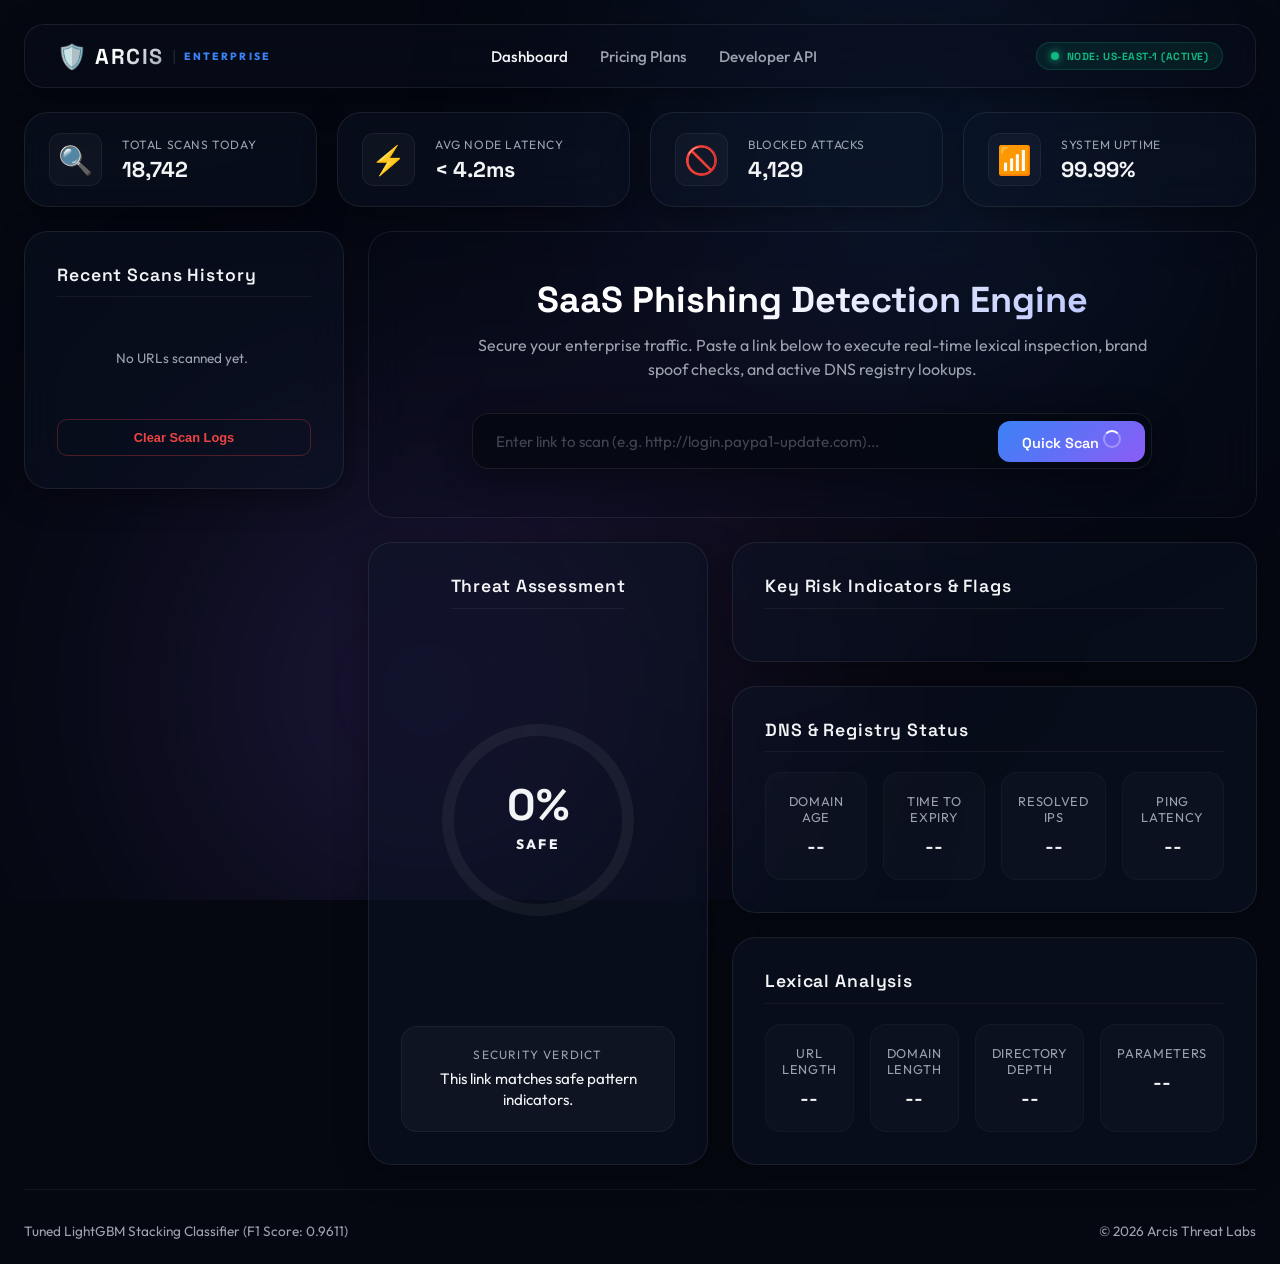
==== frontend/index.html @ a11e16eb "feat: implement Arcis phishing shield backend API, browser extension, and frontend analysis dashboar" ====
<!DOCTYPE html>
<html lang="en">
<head>
    <meta charset="UTF-8">
    <meta name="viewport" content="width=device-width, initial-scale=1.0">
    <title>Arcis Premium // SaaS Threat Dashboard</title>
    <link rel="preconnect" href="https://fonts.googleapis.com">
    <link rel="preconnect" href="https://fonts.gstatic.com" crossorigin>
    <link href="https://fonts.googleapis.com/css2?family=Outfit:wght@300;400;500;600;700;800&family=Space+Grotesk:wght@400;500;600;700&display=swap" rel="stylesheet">
    <link rel="stylesheet" href="style.css">
</head>
<body>
    <div class="background-glows">
        <div class="glow glow-1"></div>
        <div class="glow glow-2"></div>
        <div class="glow glow-3"></div>
    </div>

    <div class="app-container">
        <!-- SaaS Navigation Bar -->
        <nav class="saas-nav">
            <div class="logo-container">
                <span class="logo-icon">🛡️</span>
                <span class="logo-text">ARCIS</span>
                <span class="nav-divider">|</span>
                <span class="nav-sub">ENTERPRISE</span>
            </div>
            
            <div class="nav-links">
                <a href="#dashboard" class="active">Dashboard</a>
                <a href="#pricing">Pricing Plans</a>
                <a href="#docs">Developer API</a>
            </div>

            <div class="status-indicator">
                <span class="status-dot"></span>
                <span class="status-text">NODE: US-EAST-1 (ACTIVE)</span>
            </div>
        </nav>

        <!-- SaaS Statistics Panel -->
        <section class="metrics-grid">
            <div class="metric-card glass-card">
                <div class="metric-icon">🔍</div>
                <div class="metric-info">
                    <span class="metric-label">Total Scans Today</span>
                    <span class="metric-value">18,742</span>
                </div>
            </div>
            <div class="metric-card glass-card">
                <div class="metric-icon">⚡</div>
                <div class="metric-info">
                    <span class="metric-label">Avg Node Latency</span>
                    <span class="metric-value">&lt; 4.2ms</span>
                </div>
            </div>
            <div class="metric-card glass-card">
                <div class="metric-icon">🚫</div>
                <div class="metric-info">
                    <span class="metric-label">Blocked Attacks</span>
                    <span class="metric-value">4,129</span>
                </div>
            </div>
            <div class="metric-card glass-card">
                <div class="metric-icon">📶</div>
                <div class="metric-info">
                    <span class="metric-label">System Uptime</span>
                    <span class="metric-value">99.99%</span>
                </div>
            </div>
        </section>

        <!-- Main Workspace: Three-Column Layout -->
        <div class="workspace-layout">
            <!-- Sidebar: Persistent Search History -->
            <aside class="sidebar-card glass-card">
                <h2 class="card-title">Recent Scans History</h2>
                <div id="history-timeline" class="history-timeline">
                    <!-- Loaded dynamically via localStorage -->
                    <div class="no-history">No URLs scanned yet.</div>
                </div>
                <button id="clear-history-btn" class="clear-history-btn hidden">Clear Scan Logs</button>
            </aside>

            <!-- Main Scan Dashboard -->
            <main class="scan-workspace">
                <section class="hero-section">
                    <h1>SaaS Phishing Detection Engine</h1>
                    <p class="subtitle">Secure your enterprise traffic. Paste a link below to execute real-time lexical inspection, brand spoof checks, and active DNS registry lookups.</p>
                    
                    <form id="analyze-form" class="search-form">
                        <div class="input-wrapper">
                            <input type="text" id="url-input" placeholder="Enter link to scan (e.g. http://login.paypa1-update.com)..." required autocomplete="off">
                            <button type="submit" id="submit-btn">
                                <span class="btn-text">Quick Scan</span>
                                <span class="spinner hidden"></span>
                            </button>
                        </div>
                    </form>
                </section>

                <section id="results-section" class="results-section hidden">
                    <div class="results-grid">
                        <!-- Threat Gauge Card -->
                        <div class="glass-card gauge-card">
                            <h2 class="card-title">Threat Assessment</h2>
                            <div class="gauge-wrapper">
                                <svg class="progress-ring" width="220" height="220">
                                    <circle class="progress-ring__circle-bg" stroke="rgba(255,255,255,0.05)" stroke-width="12" fill="transparent" r="90" cx="110" cy="110"/>
                                    <circle id="risk-progress" class="progress-ring__circle" stroke="#10b981" stroke-width="12" fill="transparent" r="90" cx="110" cy="110"/>
                                </svg>
                                <div class="gauge-content">
                                    <span id="risk-percentage" class="risk-value">0%</span>
                                    <span id="risk-label" class="risk-status">SAFE</span>
                                </div>
                            </div>
                            <div class="verdict-box">
                                <div class="verdict-title">Security Verdict</div>
                                <div id="verdict-desc" class="verdict-text">This link matches safe pattern indicators.</div>
                            </div>
                        </div>

                        <!-- Technical Details -->
                        <div class="details-column">
                            <div class="glass-card indicators-card">
                                <h2 class="card-title">Key Risk Indicators & Flags</h2>
                                <div id="indicators-list" class="indicators-list">
                                    <!-- Dynamically populated -->
                                </div>
                            </div>

                            <div class="glass-card stats-card">
                                <h2 class="card-title">DNS & Registry Status</h2>
                                <div class="stats-grid">
                                    <div class="stat-item">
                                        <span class="stat-label">Domain Age</span>
                                        <span id="stat-domain-age" class="stat-value">--</span>
                                    </div>
                                    <div class="stat-item">
                                        <span class="stat-label">Time to Expiry</span>
                                        <span id="stat-domain-expiry" class="stat-value">--</span>
                                    </div>
                                    <div class="stat-item">
                                        <span class="stat-label">Resolved IPs</span>
                                        <span id="stat-resolved-ips" class="stat-value">--</span>
                                    </div>
                                    <div class="stat-item">
                                        <span class="stat-label">Ping Latency</span>
                                        <span id="stat-response-time" class="stat-value">--</span>
                                    </div>
                                </div>
                            </div>

                            <div class="glass-card stats-card">
                                <h2 class="card-title">Lexical Analysis</h2>
                                <div class="stats-grid">
                                    <div class="stat-item">
                                        <span class="stat-label">URL Length</span>
                                        <span id="stat-url-length" class="stat-value">--</span>
                                    </div>
                                    <div class="stat-item">
                                        <span class="stat-label">Domain Length</span>
                                        <span id="stat-domain-length" class="stat-value">--</span>
                                    </div>
                                    <div class="stat-item">
                                        <span class="stat-label">Directory Depth</span>
                                        <span id="stat-dir-slashes" class="stat-value">--</span>
                                    </div>
                                    <div class="stat-item">
                                        <span class="stat-label">Parameters</span>
                                        <span id="stat-params-count" class="stat-value">--</span>
                                    </div>
                                </div>
                            </div>
                        </div>
                    </div>
                </section>
            </main>
        </div>

        <footer>
            <div class="footer-content">
                <span class="engine-info">Tuned LightGBM Stacking Classifier (F1 Score: 0.9611)</span>
                <span class="copyright">&copy; 2026 Arcis Threat Labs</span>
            </div>
        </footer>
    </div>

    <script src="app.js"></script>
</body>
</html>
---- frontend/style.css ----
:root {
    --bg-color: #050811;
    --card-bg: rgba(13, 20, 38, 0.45);
    --border-color: rgba(255, 255, 255, 0.08);
    --text-primary: #f3f4f6;
    --text-secondary: #9ca3af;
    --accent-blue: #3b82f6;
    --accent-purple: #8b5cf6;
    
    --color-safe: #10b981;
    --color-warn: #f59e0b;
    --color-danger: #ef4444;
    
    --shadow-glow: 0 8px 32px 0 rgba(0, 0, 0, 0.37);
    --transition: all 0.3s cubic-bezier(0.4, 0, 0.2, 1);
}

* {
    box-sizing: border-box;
    margin: 0;
    padding: 0;
}

body {
    background-color: var(--bg-color);
    color: var(--text-primary);
    font-family: 'Outfit', -apple-system, BlinkMacSystemFont, "Segoe UI", Roboto, sans-serif;
    min-height: 100vh;
    overflow-x: hidden;
    position: relative;
}

/* Background Glow Effects */
.background-glows {
    position: fixed;
    top: 0;
    left: 0;
    width: 100vw;
    height: 100vh;
    z-index: -1;
    overflow: hidden;
    pointer-events: none;
}

.glow {
    position: absolute;
    border-radius: 50%;
    filter: blur(140px);
    opacity: 0.35;
}

.glow-1 {
    top: -10%;
    right: 10%;
    width: 500px;
    height: 500px;
    background: radial-gradient(circle, var(--accent-blue) 0%, transparent 80%);
}

.glow-2 {
    bottom: -10%;
    left: 10%;
    width: 600px;
    height: 600px;
    background: radial-gradient(circle, var(--accent-purple) 0%, transparent 80%);
}

.glow-3 {
    top: 35%;
    left: 45%;
    width: 350px;
    height: 350px;
    background: radial-gradient(circle, #ec4899 0%, transparent 80%);
    opacity: 0.15;
}

/* App Container */
.app-container {
    max-width: 1280px;
    margin: 0 auto;
    padding: 1.5rem;
    min-height: 100vh;
    display: flex;
    flex-direction: column;
    gap: 1.5rem;
}

/* SaaS Navigation Bar */
.saas-nav {
    display: flex;
    justify-content: space-between;
    align-items: center;
    background: rgba(10, 15, 30, 0.45);
    border: 1px solid var(--border-color);
    padding: 1rem 2rem;
    border-radius: 20px;
    backdrop-filter: blur(24px);
    -webkit-backdrop-filter: blur(24px);
    box-shadow: var(--shadow-glow);
}

.logo-container {
    display: flex;
    align-items: center;
    gap: 0.5rem;
}

.logo-icon {
    font-size: 1.5rem;
}

.logo-text {
    font-family: 'Space Grotesk', sans-serif;
    font-size: 1.35rem;
    font-weight: 700;
    letter-spacing: 0.1rem;
    background: linear-gradient(135deg, #fff 30%, var(--text-secondary) 100%);
    -webkit-background-clip: text;
    -webkit-text-fill-color: transparent;
}

.nav-divider {
    color: rgba(255,255,255,0.15);
    font-weight: 300;
}

.nav-sub {
    font-size: 0.65rem;
    font-weight: 800;
    letter-spacing: 0.2em;
    color: var(--accent-blue);
}

.nav-links {
    display: flex;
    gap: 2rem;
}

.nav-links a {
    color: var(--text-secondary);
    text-decoration: none;
    font-size: 0.95rem;
    font-weight: 500;
    transition: var(--transition);
}

.nav-links a.active, .nav-links a:hover {
    color: var(--text-primary);
}

.status-indicator {
    display: flex;
    align-items: center;
    gap: 0.5rem;
    background: rgba(16, 185, 129, 0.1);
    border: 1px solid rgba(16, 185, 129, 0.2);
    padding: 0.4rem 0.85rem;
    border-radius: 50px;
}

.status-dot {
    width: 8px;
    height: 8px;
    background-color: var(--color-safe);
    border-radius: 50%;
    box-shadow: 0 0 8px var(--color-safe);
    animation: pulse 2s infinite;
}

.status-text {
    font-family: 'Space Grotesk', sans-serif;
    font-size: 0.65rem;
    font-weight: 700;
    color: var(--color-safe);
    letter-spacing: 0.05em;
}

/* SaaS Metrics Panel */
.metrics-grid {
    display: grid;
    grid-template-columns: repeat(4, 1fr);
    gap: 1.25rem;
}

.metric-card {
    display: flex;
    align-items: center;
    gap: 1.25rem;
    padding: 1.25rem 1.5rem !important;
}

.metric-icon {
    font-size: 1.75rem;
    background: rgba(255,255,255,0.03);
    padding: 0.5rem;
    border-radius: 12px;
    border: 1px solid rgba(255,255,255,0.05);
}

.metric-info {
    display: flex;
    flex-direction: column;
    gap: 0.25rem;
}

.metric-label {
    font-size: 0.75rem;
    color: var(--text-secondary);
    text-transform: uppercase;
    letter-spacing: 0.05em;
}

.metric-value {
    font-family: 'Space Grotesk', sans-serif;
    font-size: 1.35rem;
    font-weight: 700;
}

/* Workspace Layout */
.workspace-layout {
    display: grid;
    grid-template-columns: 320px 1fr;
    gap: 1.5rem;
    align-items: start;
}

/* Sidebar History Panel */
.sidebar-card {
    max-height: 720px;
    display: flex;
    flex-direction: column;
    overflow: hidden;
}

.history-timeline {
    display: flex;
    flex-direction: column;
    gap: 0.75rem;
    overflow-y: auto;
    padding-right: 0.25rem;
    max-height: 540px;
}

.history-timeline::-webkit-scrollbar {
    width: 4px;
}

.history-timeline::-webkit-scrollbar-thumb {
    background: rgba(255, 255, 255, 0.1);
    border-radius: 10px;
}

.no-history {
    font-size: 0.85rem;
    color: var(--text-secondary);
    text-align: center;
    padding: 2rem 0;
}

.history-item {
    background: rgba(255, 255, 255, 0.02);
    border: 1px solid rgba(255, 255, 255, 0.04);
    border-radius: 14px;
    padding: 0.85rem 1rem;
    cursor: pointer;
    transition: var(--transition);
    display: flex;
    flex-direction: column;
    gap: 0.35rem;
}

.history-item:hover {
    background: rgba(255, 255, 255, 0.05);
    border-color: rgba(255, 255, 255, 0.08);
}

.history-header {
    display: flex;
    justify-content: space-between;
    align-items: center;
}

.history-pill {
    font-size: 0.65rem;
    font-weight: 700;
    padding: 0.15rem 0.5rem;
    border-radius: 50px;
    letter-spacing: 0.02em;
}

.history-pill.safe {
    background: rgba(16, 185, 129, 0.1);
    color: var(--color-safe);
    border: 1px solid rgba(16, 185, 129, 0.15);
}

.history-pill.phishing {
    background: rgba(239, 68, 68, 0.1);
    color: var(--color-danger);
    border: 1px solid rgba(239, 68, 68, 0.15);
}

.history-time {
    font-size: 0.7rem;
    color: var(--text-secondary);
}

.history-url {
    font-size: 0.8rem;
    font-weight: 500;
    white-space: nowrap;
    overflow: hidden;
    text-overflow: ellipsis;
    color: var(--text-primary);
}

.clear-history-btn {
    width: 100%;
    margin-top: 1.25rem;
    background: transparent;
    border: 1px solid rgba(239, 68, 68, 0.3);
    color: var(--color-danger);
    padding: 0.6rem;
    border-radius: 10px;
    font-size: 0.8rem;
    font-weight: 600;
    cursor: pointer;
    transition: var(--transition);
}

.clear-history-btn:hover {
    background: rgba(239, 68, 68, 0.1);
    border-color: var(--color-danger);
}

/* Main Workspace */
.scan-workspace {
    display: flex;
    flex-direction: column;
    gap: 1.5rem;
}

/* Hero Section */
.hero-section {
    text-align: center;
    background: rgba(10, 15, 30, 0.25);
    border: 1px solid var(--border-color);
    padding: 3rem 2rem;
    border-radius: 24px;
    backdrop-filter: blur(20px);
    -webkit-backdrop-filter: blur(20px);
}

h1 {
    font-family: 'Space Grotesk', sans-serif;
    font-size: 2.25rem;
    font-weight: 700;
    line-height: 1.15;
    margin-bottom: 0.75rem;
    background: linear-gradient(135deg, #ffffff 40%, #a5b4fc 100%);
    -webkit-background-clip: text;
    -webkit-text-fill-color: transparent;
}

.subtitle {
    max-width: 680px;
    margin: 0 auto 2rem;
    color: var(--text-secondary);
    font-size: 1rem;
    line-height: 1.5;
}

/* Search Form */
.search-form {
    max-width: 680px;
    margin: 0 auto;
}

.input-wrapper {
    display: flex;
    background: rgba(5, 8, 17, 0.75);
    border: 1px solid var(--border-color);
    padding: 0.4rem;
    border-radius: 16px;
    box-shadow: var(--shadow-glow);
    transition: var(--transition);
}

.input-wrapper:focus-within {
    border-color: rgba(59, 130, 246, 0.5);
    box-shadow: 0 0 20px rgba(59, 130, 246, 0.15);
}

.input-wrapper input {
    flex: 1;
    background: transparent;
    border: none;
    outline: none;
    color: var(--text-primary);
    font-size: 0.95rem;
    padding: 0.6rem 1rem;
    font-family: inherit;
}

.input-wrapper input::placeholder {
    color: rgba(156, 163, 175, 0.4);
}

.input-wrapper button {
    background: linear-gradient(135deg, var(--accent-blue) 0%, var(--accent-purple) 100%);
    border: none;
    color: white;
    font-family: 'Space Grotesk', sans-serif;
    font-weight: 600;
    font-size: 0.9rem;
    padding: 0.6rem 1.5rem;
    border-radius: 12px;
    cursor: pointer;
    transition: var(--transition);
}

.input-wrapper button:hover {
    opacity: 0.95;
    transform: translateY(-1px);
    box-shadow: 0 4px 12px rgba(139, 92, 246, 0.25);
}

/* Results Grid */
.results-section {
    animation: fadeIn 0.6s cubic-bezier(0.16, 1, 0.3, 1) forwards;
}

.results-grid {
    display: grid;
    grid-template-columns: 340px 1fr;
    gap: 1.5rem;
}

/* Glass Card */
.glass-card {
    background: var(--card-bg);
    border: 1px solid var(--border-color);
    border-radius: 24px;
    padding: 2rem;
    box-shadow: var(--shadow-glow);
    backdrop-filter: blur(20px);
    -webkit-backdrop-filter: blur(20px);
    transition: var(--transition);
}

.glass-card:hover {
    border-color: rgba(255, 255, 255, 0.12);
    box-shadow: 0 10px 40px rgba(0, 0, 0, 0.45);
}

.card-title {
    font-family: 'Space Grotesk', sans-serif;
    font-size: 1.1rem;
    font-weight: 600;
    letter-spacing: 0.05em;
    color: var(--text-primary);
    margin-bottom: 1.25rem;
    border-bottom: 1px solid rgba(255,255,255,0.06);
    padding-bottom: 0.65rem;
}

/* Threat Assessment Gauge */
.gauge-card {
    display: flex;
    flex-direction: column;
    align-items: center;
    justify-content: space-between;
    text-align: center;
}

.gauge-wrapper {
    position: relative;
    width: 220px;
    height: 220px;
    margin: 1rem 0 2rem;
}

.progress-ring {
    transform: rotate(-90deg);
}

.progress-ring__circle {
    transition: stroke-dashoffset 0.65s ease-out;
    stroke-linecap: round;
}

.gauge-content {
    position: absolute;
    top: 50%;
    left: 50%;
    transform: translate(-50%, -50%);
    display: flex;
    flex-direction: column;
    align-items: center;
}

.risk-value {
    font-family: 'Space Grotesk', sans-serif;
    font-size: 2.75rem;
    font-weight: 700;
    line-height: 1;
    margin-bottom: 0.25rem;
}

.risk-status {
    font-size: 0.85rem;
    font-weight: 800;
    letter-spacing: 0.15em;
    padding: 0.25rem 0.75rem;
    border-radius: 50px;
}

.verdict-box {
    background: rgba(255,255,255,0.03);
    border: 1px solid rgba(255,255,255,0.05);
    border-radius: 16px;
    padding: 1.25rem;
    width: 100%;
}

.verdict-title {
    font-size: 0.75rem;
    text-transform: uppercase;
    letter-spacing: 0.1em;
    color: var(--text-secondary);
    margin-bottom: 0.35rem;
}

.verdict-text {
    font-size: 0.95rem;
    line-height: 1.4;
}

/* Details Column */
.details-column {
    display: flex;
    flex-direction: column;
    gap: 1.5rem;
}

/* Key Risk Indicators */
.indicators-list {
    display: flex;
    flex-direction: column;
    gap: 0.85rem;
}

.indicator-item {
    display: flex;
    align-items: center;
    gap: 0.85rem;
    padding: 0.85rem 1.25rem;
    border-radius: 14px;
    font-size: 0.95rem;
    background: rgba(255,255,255,0.02);
    border: 1px solid rgba(255,255,255,0.03);
}

.indicator-badge {
    width: 10px;
    height: 10px;
    border-radius: 50%;
    flex-shrink: 0;
}

.indicator-badge.up {
    background-color: var(--color-danger);
    box-shadow: 0 0 10px var(--color-danger);
}

.indicator-badge.down {
    background-color: var(--color-safe);
    box-shadow: 0 0 10px var(--color-safe);
}

.indicator-text {
    flex: 1;
    line-height: 1.35;
}

/* Stats / Data Cards */
.stats-grid {
    display: grid;
    grid-template-columns: repeat(4, 1fr);
    gap: 1rem;
}

.stat-item {
    background: rgba(255,255,255,0.02);
    border: 1px solid rgba(255,255,255,0.03);
    border-radius: 16px;
    padding: 1.25rem 1rem;
    text-align: center;
    display: flex;
    flex-direction: column;
    gap: 0.5rem;
}

.stat-label {
    font-size: 0.8rem;
    color: var(--text-secondary);
    text-transform: uppercase;
    letter-spacing: 0.05em;
}

.stat-value {
    font-family: 'Space Grotesk', sans-serif;
    font-size: 1.25rem;
    font-weight: 600;
}

/* Footer */
footer {
    margin-top: auto;
    padding-top: 2rem;
    border-top: 1px solid rgba(255,255,255,0.05);
}

.footer-content {
    display: flex;
    justify-content: space-between;
    align-items: center;
    font-size: 0.85rem;
    color: var(--text-secondary);
}

/* Spinner */
.spinner {
    display: inline-block;
    width: 18px;
    height: 18px;
    border: 2px solid rgba(255,255,255,0.3);
    border-radius: 50%;
    border-top-color: white;
    animation: spin 1s ease-in-out infinite;
}

@keyframes spin {
    to { transform: rotate(360deg); }
}

@keyframes pulse {
    0% { transform: scale(0.95); box-shadow: 0 0 0 0 rgba(16, 185, 129, 0.7); }
    70% { transform: scale(1); box-shadow: 0 0 0 8px rgba(16, 185, 129, 0); }
    100% { transform: scale(0.95); box-shadow: 0 0 0 0 rgba(16, 185, 129, 0); }
}

@keyframes fadeIn {
    from { opacity: 0; transform: translateY(15px); }
    to { opacity: 1; transform: translateY(0); }
}

/* Responsive */
@media (max-width: 1024px) {
    .workspace-layout {
        grid-template-columns: 1fr;
    }
    
    .metrics-grid {
        grid-template-columns: repeat(2, 1fr);
    }
}

@media (max-width: 768px) {
    .results-grid {
        grid-template-columns: 1fr;
    }
    
    .stats-grid {
        grid-template-columns: repeat(2, 1fr);
    }
    
    h1 {
        font-size: 1.85rem;
    }
}
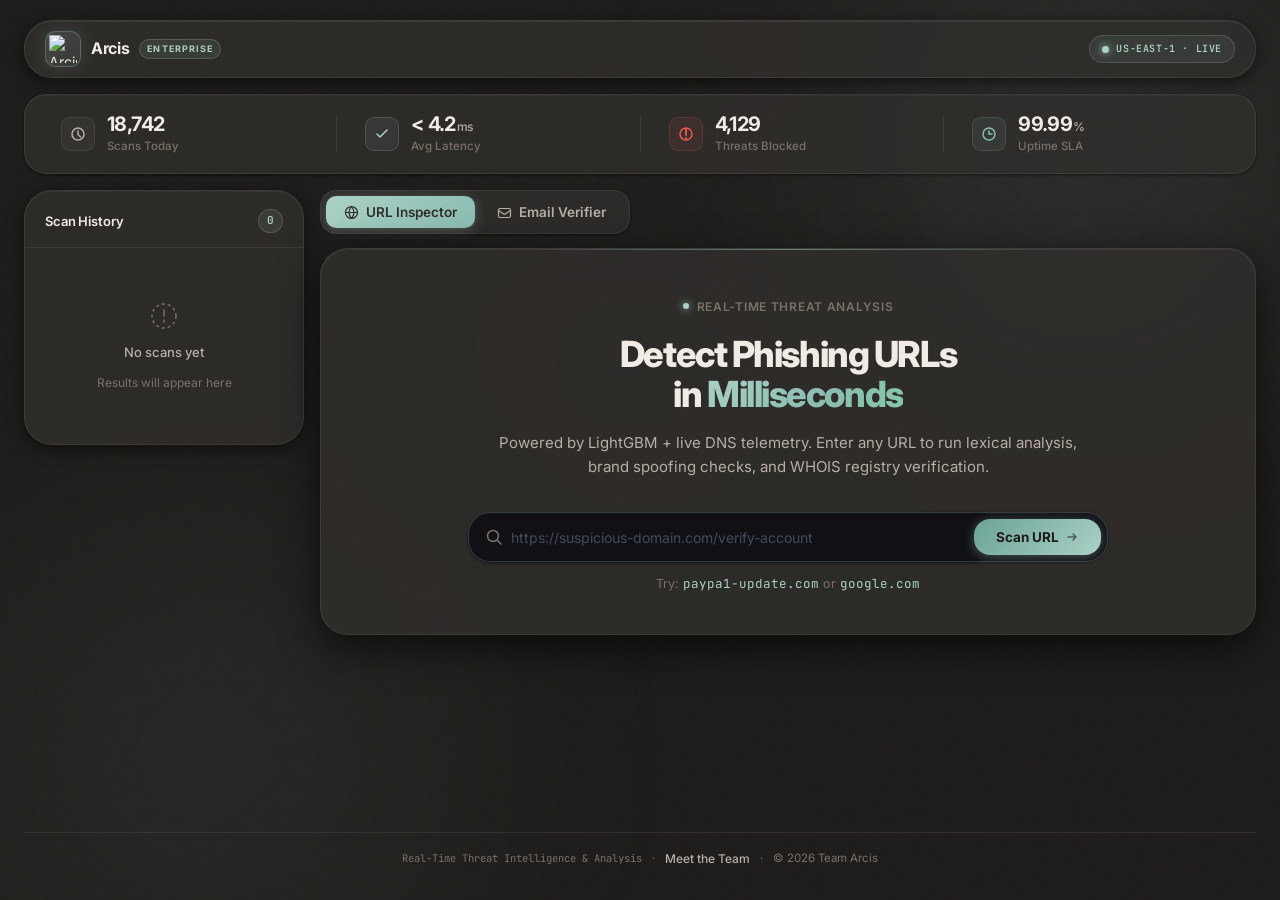
==== commit b93fb02f: "fix: integrated risk ranking model to email classifier model and updated front end accordingly" ====
--- a/frontend/index.html
+++ b/frontend/index.html
@@ -3,189 +3,440 @@
 <head>
     <meta charset="UTF-8">
     <meta name="viewport" content="width=device-width, initial-scale=1.0">
-    <title>Arcis Premium // SaaS Threat Dashboard</title>
+    <title>Arcis — Enterprise Threat Intelligence</title>
     <link rel="preconnect" href="https://fonts.googleapis.com">
     <link rel="preconnect" href="https://fonts.gstatic.com" crossorigin>
-    <link href="https://fonts.googleapis.com/css2?family=Outfit:wght@300;400;500;600;700;800&family=Space+Grotesk:wght@400;500;600;700&display=swap" rel="stylesheet">
+    <link href="https://fonts.googleapis.com/css2?family=Inter:wght@300;400;500;600;700;800;900&family=JetBrains+Mono:wght@400;500;600&display=swap" rel="stylesheet">
     <link rel="stylesheet" href="style.css">
+    <link rel="icon" type="image/svg+xml" href="icon.svg">
 </head>
 <body>
-    <div class="background-glows">
-        <div class="glow glow-1"></div>
-        <div class="glow glow-2"></div>
-        <div class="glow glow-3"></div>
+
+    <!-- Ambient background -->
+    <div class="bg-canvas" aria-hidden="true">
+        <div class="bg-orb bg-orb--1"></div>
+        <div class="bg-orb bg-orb--2"></div>
+        <div class="bg-orb bg-orb--3"></div>
+        <div class="bg-grid"></div>
+        <div class="bg-noise"></div>
     </div>
 
-    <div class="app-container">
-        <!-- SaaS Navigation Bar -->
-        <nav class="saas-nav">
-            <div class="logo-container">
-                <span class="logo-icon">🛡️</span>
-                <span class="logo-text">ARCIS</span>
-                <span class="nav-divider">|</span>
-                <span class="nav-sub">ENTERPRISE</span>
-            </div>
-            
-            <div class="nav-links">
-                <a href="#dashboard" class="active">Dashboard</a>
-                <a href="#pricing">Pricing Plans</a>
-                <a href="#docs">Developer API</a>
-            </div>
-
-            <div class="status-indicator">
-                <span class="status-dot"></span>
-                <span class="status-text">NODE: US-EAST-1 (ACTIVE)</span>
-            </div>
-        </nav>
-
-        <!-- SaaS Statistics Panel -->
-        <section class="metrics-grid">
-            <div class="metric-card glass-card">
-                <div class="metric-icon">🔍</div>
-                <div class="metric-info">
-                    <span class="metric-label">Total Scans Today</span>
-                    <span class="metric-value">18,742</span>
-                </div>
-            </div>
-            <div class="metric-card glass-card">
-                <div class="metric-icon">⚡</div>
-                <div class="metric-info">
-                    <span class="metric-label">Avg Node Latency</span>
-                    <span class="metric-value">&lt; 4.2ms</span>
-                </div>
-            </div>
-            <div class="metric-card glass-card">
-                <div class="metric-icon">🚫</div>
-                <div class="metric-info">
-                    <span class="metric-label">Blocked Attacks</span>
-                    <span class="metric-value">4,129</span>
-                </div>
-            </div>
-            <div class="metric-card glass-card">
-                <div class="metric-icon">📶</div>
-                <div class="metric-info">
-                    <span class="metric-label">System Uptime</span>
-                    <span class="metric-value">99.99%</span>
+    <div class="app-shell">
+
+        <!-- ═══════════════════════════ NAV ═══════════════════════════ -->
+        <header class="topbar">
+            <div class="topbar__brand">
+                <div class="brand-logo">
+                    <img src="icon.svg" width="28" height="28" alt="Arcis logo" aria-hidden="true">
+                </div>
+                <span class="brand-name">Arcis</span>
+                <span class="brand-badge">ENTERPRISE</span>
+            </div>
+
+            <div class="topbar__actions">
+                <div class="node-status" role="status" aria-live="polite">
+                    <span class="node-status__dot" aria-hidden="true"></span>
+                    <span class="node-status__label">US-EAST-1 · LIVE</span>
+                </div>
+            </div>
+        </header>
+
+        <!-- ═══════════════════════════ METRICS ═══════════════════════════ -->
+        <section class="metrics-bar" aria-label="Live statistics">
+            <div class="metric-tile">
+                <div class="metric-tile__icon" aria-hidden="true">
+                    <svg width="16" height="16" viewBox="0 0 16 16" fill="none"><circle cx="8" cy="8" r="6" stroke="currentColor" stroke-width="1.5"/><path d="M8 5V8.5L10.5 11" stroke="currentColor" stroke-width="1.5" stroke-linecap="round"/></svg>
+                </div>
+                <div class="metric-tile__body">
+                    <span class="metric-tile__value" data-counter="18742">0</span>
+                    <span class="metric-tile__label">Scans Today</span>
+                </div>
+            </div>
+            <div class="metric-divider" aria-hidden="true"></div>
+            <div class="metric-tile">
+                <div class="metric-tile__icon metric-tile__icon--blue" aria-hidden="true">
+                    <svg width="16" height="16" viewBox="0 0 16 16" fill="none"><path d="M3 8L6 11L13 4" stroke="currentColor" stroke-width="1.5" stroke-linecap="round" stroke-linejoin="round"/></svg>
+                </div>
+                <div class="metric-tile__body">
+                    <span class="metric-tile__value">&lt;&nbsp;4.2<span class="metric-unit">ms</span></span>
+                    <span class="metric-tile__label">Avg Latency</span>
+                </div>
+            </div>
+            <div class="metric-divider" aria-hidden="true"></div>
+            <div class="metric-tile">
+                <div class="metric-tile__icon metric-tile__icon--red" aria-hidden="true">
+                    <svg width="16" height="16" viewBox="0 0 16 16" fill="none"><path d="M8 3V9M8 12V13" stroke="currentColor" stroke-width="1.8" stroke-linecap="round"/><circle cx="8" cy="8" r="6" stroke="currentColor" stroke-width="1.5"/></svg>
+                </div>
+                <div class="metric-tile__body">
+                    <span class="metric-tile__value" data-counter="4129">0</span>
+                    <span class="metric-tile__label">Threats Blocked</span>
+                </div>
+            </div>
+            <div class="metric-divider" aria-hidden="true"></div>
+            <div class="metric-tile">
+                <div class="metric-tile__icon metric-tile__icon--green" aria-hidden="true">
+                    <svg width="16" height="16" viewBox="0 0 16 16" fill="none"><path d="M2 8C2 4.686 4.686 2 8 2s6 2.686 6 6-2.686 6-6 6-6-2.686-6-6z" stroke="currentColor" stroke-width="1.5"/><path d="M8 5v3h3" stroke="currentColor" stroke-width="1.5" stroke-linecap="round"/></svg>
+                </div>
+                <div class="metric-tile__body">
+                    <span class="metric-tile__value">99.99<span class="metric-unit">%</span></span>
+                    <span class="metric-tile__label">Uptime SLA</span>
                 </div>
             </div>
         </section>
 
-        <!-- Main Workspace: Three-Column Layout -->
-        <div class="workspace-layout">
-            <!-- Sidebar: Persistent Search History -->
-            <aside class="sidebar-card glass-card">
-                <h2 class="card-title">Recent Scans History</h2>
-                <div id="history-timeline" class="history-timeline">
-                    <!-- Loaded dynamically via localStorage -->
-                    <div class="no-history">No URLs scanned yet.</div>
-                </div>
-                <button id="clear-history-btn" class="clear-history-btn hidden">Clear Scan Logs</button>
+        <!-- ═══════════════════════════ WORKSPACE ═══════════════════════════ -->
+        <div class="workspace">
+
+            <!-- Sidebar -->
+            <aside class="sidebar" aria-label="Scan history">
+                <div class="sidebar__header">
+                    <h2 class="sidebar__title">Scan History</h2>
+                    <span class="sidebar__count" id="history-count">0</span>
+                </div>
+                <div class="sidebar__body">
+                    <div id="history-timeline" class="history-feed" role="log" aria-label="Recent scans" aria-live="polite">
+                        <div class="history-empty">
+                            <svg width="32" height="32" viewBox="0 0 32 32" fill="none" aria-hidden="true"><circle cx="16" cy="16" r="12" stroke="currentColor" stroke-width="1.5" stroke-dasharray="3 3"/><path d="M16 10V16M16 20V22" stroke="currentColor" stroke-width="1.5" stroke-linecap="round"/></svg>
+                            <p>No scans yet</p>
+                            <span>Results will appear here</span>
+                        </div>
+                    </div>
+                </div>
+                <button id="clear-history-btn" class="btn-clear hidden" type="button" aria-label="Clear scan history">
+                    <svg width="14" height="14" viewBox="0 0 14 14" fill="none" aria-hidden="true"><path d="M2 4h10M5 4V3a1 1 0 011-1h2a1 1 0 011 1v1M11 4l-.75 7.5A1 1 0 019.26 12H4.74a1 1 0 01-.99-.5L3 4" stroke="currentColor" stroke-width="1.2" stroke-linecap="round" stroke-linejoin="round"/></svg>
+                    Clear History
+                </button>
             </aside>
 
-            <!-- Main Scan Dashboard -->
-            <main class="scan-workspace">
-                <section class="hero-section">
-                    <h1>SaaS Phishing Detection Engine</h1>
-                    <p class="subtitle">Secure your enterprise traffic. Paste a link below to execute real-time lexical inspection, brand spoof checks, and active DNS registry lookups.</p>
-                    
-                    <form id="analyze-form" class="search-form">
-                        <div class="input-wrapper">
-                            <input type="text" id="url-input" placeholder="Enter link to scan (e.g. http://login.paypa1-update.com)..." required autocomplete="off">
-                            <button type="submit" id="submit-btn">
-                                <span class="btn-text">Quick Scan</span>
-                                <span class="spinner hidden"></span>
-                            </button>
-                        </div>
+            <!-- Main panel -->
+            <main class="main-panel" role="main">
+
+                <!-- Tab bar -->
+                <div class="tab-bar" role="tablist" aria-label="Scanner type">
+                    <button class="tab-btn tab-btn--active" role="tab" aria-selected="true" aria-controls="url-scanner-workspace" data-tab="url-scanner-workspace" type="button">
+                        <svg width="15" height="15" viewBox="0 0 15 15" fill="none" aria-hidden="true"><path d="M7.5 1.5a6 6 0 100 12 6 6 0 000-12zM1.5 7.5h12M7.5 1.5c-1.5 2-2.5 3.8-2.5 6s1 4 2.5 6M7.5 1.5c1.5 2 2.5 3.8 2.5 6s-1 4-2.5 6" stroke="currentColor" stroke-width="1.2" stroke-linecap="round"/></svg>
+                        URL Inspector
+                    </button>
+                    <button class="tab-btn" role="tab" aria-selected="false" aria-controls="email-scanner-workspace" data-tab="email-scanner-workspace" type="button">
+                        <svg width="15" height="15" viewBox="0 0 15 15" fill="none" aria-hidden="true"><rect x="1.5" y="3.5" width="12" height="9" rx="1.5" stroke="currentColor" stroke-width="1.2"/><path d="M1.5 5.5l6 4 6-4" stroke="currentColor" stroke-width="1.2" stroke-linecap="round" stroke-linejoin="round"/></svg>
+                        Email Verifier
+                    </button>
+                </div>
+
+                <!-- ─── URL SCANNER PANE ─── -->
+                <div id="url-scanner-workspace" class="tab-pane" role="tabpanel" aria-labelledby="tab-url">
+
+                    <div class="scanner-hero">
+                        <div class="scanner-hero__eyebrow">
+                            <span class="eyebrow-dot" aria-hidden="true"></span>
+                            Real-time threat analysis
+                        </div>
+                        <h1 class="scanner-hero__title">Detect Phishing URLs<br>in <span class="gradient-text">Milliseconds</span></h1>
+                        <p class="scanner-hero__sub">Powered by LightGBM + live DNS telemetry. Enter any URL to run lexical analysis, brand spoofing checks, and WHOIS registry verification.</p>
+
+                        <form id="analyze-form" class="scan-form" novalidate>
+                            <div class="scan-input-group">
+                                <div class="scan-input-icon" aria-hidden="true">
+                                    <svg width="18" height="18" viewBox="0 0 18 18" fill="none"><circle cx="8" cy="8" r="5.5" stroke="currentColor" stroke-width="1.5"/><path d="M12.5 12.5L16 16" stroke="currentColor" stroke-width="1.5" stroke-linecap="round"/></svg>
+                                </div>
+                                <input
+                                    type="text"
+                                    id="url-input"
+                                    class="scan-input"
+                                    placeholder="https://suspicious-domain.com/verify-account"
+                                    autocomplete="off"
+                                    spellcheck="false"
+                                    aria-label="URL to scan"
+                                    required
+                                />
+                                <button type="submit" id="submit-btn" class="scan-submit-btn" aria-label="Run scan">
+                                    <span class="btn-text">Scan URL</span>
+                                    <span class="spinner hidden" aria-hidden="true"></span>
+                                    <svg class="btn-arrow" width="14" height="14" viewBox="0 0 14 14" fill="none" aria-hidden="true"><path d="M3 7h8M8 4l3 3-3 3" stroke="currentColor" stroke-width="1.5" stroke-linecap="round" stroke-linejoin="round"/></svg>
+                                </button>
+                            </div>
+                            <p class="scan-hint">Try: <button type="button" class="scan-example" data-url="http://login.paypa1-update.com/secure">paypa1-update.com</button> or <button type="button" class="scan-example" data-url="https://google.com">google.com</button></p>
+                        </form>
+                    </div>
+
+                    <!-- Results -->
+                    <section id="results-section" class="results-panel hidden" aria-live="polite" aria-label="Scan results">
+                        <div class="results-layout">
+
+                            <!-- Gauge card -->
+                            <div class="card card--gauge">
+                                <div class="card__header">
+                                    <h3 class="card__title">Risk Assessment</h3>
+                                    <div class="card__badge" id="verdict-badge">ANALYZING</div>
+                                </div>
+                                <div class="gauge-ring-wrap">
+                                    <svg class="gauge-ring" width="200" height="200" viewBox="0 0 200 200" aria-hidden="true">
+                                        <circle class="gauge-ring__track" cx="100" cy="100" r="80" />
+                                        <circle id="risk-progress" class="gauge-ring__fill" cx="100" cy="100" r="80" />
+                                    </svg>
+                                    <div class="gauge-ring__inner">
+                                        <span id="risk-percentage" class="gauge-pct">0%</span>
+                                        <span id="risk-label" class="gauge-label">SAFE</span>
+                                    </div>
+                                </div>
+                                <div class="verdict-strip" id="verdict-strip">
+                                    <span class="verdict-strip__icon" aria-hidden="true">
+                                        <svg width="14" height="14" viewBox="0 0 14 14" fill="none"><path d="M7 1L1.5 3.75V7.5C1.5 10.65 3.9 13.6 7 14.5C10.1 13.6 12.5 10.65 12.5 7.5V3.75L7 1Z" fill="currentColor" opacity="0.2" stroke="currentColor" stroke-width="1"/></svg>
+                                    </span>
+                                    <span id="verdict-desc" class="verdict-strip__text">Running analysis…</span>
+                                </div>
+                            </div>
+
+                            <!-- Right column -->
+                            <div class="results-right">
+
+                                <!-- Risk indicators -->
+                                <div class="card">
+                                    <div class="card__header">
+                                        <h3 class="card__title">Risk Indicators</h3>
+                                        <span class="card__meta" id="indicator-count">—</span>
+                                    </div>
+                                    <div id="indicators-list" class="indicator-feed"></div>
+                                    <div class="card__section">
+                                        <h3 class="card__title">Risk Factor Ranking</h3>
+
+                                        <div style="display:flex; justify-content:space-between; align-items:center; margin-top:10px;">
+                                            <span style="font-size:12px; font-weight:600; opacity:0.75;">Risk-Increasing Factors</span>
+                                            <span id="url-ranking-increase-total" style="font-size:12px; font-weight:700; color:var(--danger);">—</span>
+                                        </div>
+                                        <div id="url-risk-ranking-increasing" class="ranking-list"></div>
+
+                                        <div style="display:flex; justify-content:space-between; align-items:center; margin-top:16px;">
+                                            <span style="font-size:12px; font-weight:600; opacity:0.75;">Risk-Decreasing Factors</span>
+                                            <span id="url-ranking-decrease-total" style="font-size:12px; font-weight:700; color:var(--safe);">—</span>
+                                        </div>
+                                        <div id="url-risk-ranking-decreasing" class="ranking-list ranking-list--safe"></div>
+                                    </div>
+                                </div>
+
+                                <!-- DNS / Registry stats -->
+                                <div class="card">
+                                    <div class="card__header">
+                                        <h3 class="card__title">DNS & Registry</h3>
+                                    </div>
+                                    <div class="stat-grid">
+                                        <div class="stat-cell">
+                                            <span class="stat-cell__label">Domain Age</span>
+                                            <span id="stat-domain-age" class="stat-cell__value">—</span>
+                                        </div>
+                                        <div class="stat-cell">
+                                            <span class="stat-cell__label">Expires In</span>
+                                            <span id="stat-domain-expiry" class="stat-cell__value">—</span>
+                                        </div>
+                                        <div class="stat-cell">
+                                            <span class="stat-cell__label">Resolved IPs</span>
+                                            <span id="stat-resolved-ips" class="stat-cell__value">—</span>
+                                        </div>
+                                        <div class="stat-cell">
+                                            <span class="stat-cell__label">Ping Latency</span>
+                                            <span id="stat-response-time" class="stat-cell__value">—</span>
+                                        </div>
+                                    </div>
+                                </div>
+
+                                <!-- Lexical stats -->
+                                <div class="card">
+                                    <div class="card__header">
+                                        <h3 class="card__title">Lexical Analysis</h3>
+                                    </div>
+                                    <div class="stat-grid">
+                                        <div class="stat-cell">
+                                            <span class="stat-cell__label">URL Length</span>
+                                            <span id="stat-url-length" class="stat-cell__value">—</span>
+                                        </div>
+                                        <div class="stat-cell">
+                                            <span class="stat-cell__label">Domain Length</span>
+                                            <span id="stat-domain-length" class="stat-cell__value">—</span>
+                                        </div>
+                                        <div class="stat-cell">
+                                            <span class="stat-cell__label">Dir Depth</span>
+                                            <span id="stat-dir-slashes" class="stat-cell__value">—</span>
+                                        </div>
+                                        <div class="stat-cell">
+                                            <span class="stat-cell__label">Parameters</span>
+                                            <span id="stat-params-count" class="stat-cell__value">—</span>
+                                        </div>
+                                    </div>
+                                </div>
+
+                            </div><!-- /results-right -->
+                        </div><!-- /results-layout -->
+                    </section>
+
+                </div><!-- /url-scanner-workspace -->
+
+                <!-- ─── EMAIL SCANNER PANE ─── -->
+                <div id="email-scanner-workspace" class="tab-pane hidden" role="tabpanel" aria-labelledby="tab-email">
+
+                    <div class="scanner-hero">
+                        <div class="scanner-hero__eyebrow">
+                            <span class="eyebrow-dot eyebrow-dot--violet" aria-hidden="true"></span>
+                            Header authentication + ML classification
+                        </div>
+                        <h1 class="scanner-hero__title">Verify Email Senders<br>Against <span class="gradient-text">Phishing Patterns</span></h1>
+                        <p class="scanner-hero__sub">Analyze sender headers, authentication records, and body content with XGBoost ONNX to surface spoofing attacks instantly.</p>
+                    </div>
+
+                    <form id="email-analyze-form" class="email-form card" novalidate>
+                        <div class="email-form__row">
+                            <div class="field">
+                                <label class="field__label" for="email-sender-input">Sender Address</label>
+                                <input type="email" id="email-sender-input" class="field__input" placeholder="billing@paypal-verify.com" autocomplete="off" required aria-required="true">
+                            </div>
+                            <div class="field">
+                                <label class="field__label" for="email-reply-input">Reply-To <span class="field__optional">optional</span></label>
+                                <input type="email" id="email-reply-input" class="field__input" placeholder="attacker@evil.com" autocomplete="off">
+                            </div>
+                        </div>
+
+                        <div class="email-form__row">
+                            <div class="field">
+                                <label class="field__label" for="email-subject-input">Subject Line</label>
+                                <input type="text" id="email-subject-input" class="field__input" placeholder="Action Required: Account Verification" autocomplete="off">
+                            </div>
+                        </div>
+
+                        <div class="email-form__row">
+                            <div class="field">
+                                <label class="field__label" for="email-body-input">Email Body</label>
+                                <textarea id="email-body-input" class="field__textarea" rows="4" placeholder="Please click the link below to verify your account. Failing to do so will result in suspension…" autocomplete="off"></textarea>
+                            </div>
+                        </div>
+
+                        <div class="auth-row">
+                            <div class="auth-selector">
+                                <label class="field__label" for="email-spf-select">SPF</label>
+                                <select id="email-spf-select" class="field__select">
+                                    <option value="none">None / Neutral</option>
+                                    <option value="pass">Pass</option>
+                                    <option value="fail">Fail</option>
+                                </select>
+                            </div>
+                            <div class="auth-selector">
+                                <label class="field__label" for="email-dkim-select">DKIM</label>
+                                <select id="email-dkim-select" class="field__select">
+                                    <option value="none">None / Neutral</option>
+                                    <option value="pass">Pass</option>
+                                    <option value="fail">Fail</option>
+                                </select>
+                            </div>
+                            <div class="auth-selector">
+                                <label class="field__label" for="email-dmarc-select">DMARC</label>
+                                <select id="email-dmarc-select" class="field__select">
+                                    <option value="none">None / Neutral</option>
+                                    <option value="pass">Pass</option>
+                                    <option value="fail">Fail</option>
+                                </select>
+                            </div>
+                        </div>
+
+                        <button type="submit" id="email-submit-btn" class="email-submit-btn">
+                            <span class="btn-text">Analyze Email Risk</span>
+                            <span class="spinner hidden" aria-hidden="true"></span>
+                            <svg class="btn-arrow" width="14" height="14" viewBox="0 0 14 14" fill="none" aria-hidden="true"><path d="M3 7h8M8 4l3 3-3 3" stroke="currentColor" stroke-width="1.5" stroke-linecap="round" stroke-linejoin="round"/></svg>
+                        </button>
                     </form>
-                </section>
-
-                <section id="results-section" class="results-section hidden">
-                    <div class="results-grid">
-                        <!-- Threat Gauge Card -->
-                        <div class="glass-card gauge-card">
-                            <h2 class="card-title">Threat Assessment</h2>
-                            <div class="gauge-wrapper">
-                                <svg class="progress-ring" width="220" height="220">
-                                    <circle class="progress-ring__circle-bg" stroke="rgba(255,255,255,0.05)" stroke-width="12" fill="transparent" r="90" cx="110" cy="110"/>
-                                    <circle id="risk-progress" class="progress-ring__circle" stroke="#10b981" stroke-width="12" fill="transparent" r="90" cx="110" cy="110"/>
-                                </svg>
-                                <div class="gauge-content">
-                                    <span id="risk-percentage" class="risk-value">0%</span>
-                                    <span id="risk-label" class="risk-status">SAFE</span>
-                                </div>
-                            </div>
-                            <div class="verdict-box">
-                                <div class="verdict-title">Security Verdict</div>
-                                <div id="verdict-desc" class="verdict-text">This link matches safe pattern indicators.</div>
-                            </div>
-                        </div>
-
-                        <!-- Technical Details -->
-                        <div class="details-column">
-                            <div class="glass-card indicators-card">
-                                <h2 class="card-title">Key Risk Indicators & Flags</h2>
-                                <div id="indicators-list" class="indicators-list">
-                                    <!-- Dynamically populated -->
-                                </div>
-                            </div>
-
-                            <div class="glass-card stats-card">
-                                <h2 class="card-title">DNS & Registry Status</h2>
-                                <div class="stats-grid">
-                                    <div class="stat-item">
-                                        <span class="stat-label">Domain Age</span>
-                                        <span id="stat-domain-age" class="stat-value">--</span>
-                                    </div>
-                                    <div class="stat-item">
-                                        <span class="stat-label">Time to Expiry</span>
-                                        <span id="stat-domain-expiry" class="stat-value">--</span>
-                                    </div>
-                                    <div class="stat-item">
-                                        <span class="stat-label">Resolved IPs</span>
-                                        <span id="stat-resolved-ips" class="stat-value">--</span>
-                                    </div>
-                                    <div class="stat-item">
-                                        <span class="stat-label">Ping Latency</span>
-                                        <span id="stat-response-time" class="stat-value">--</span>
-                                    </div>
-                                </div>
-                            </div>
-
-                            <div class="glass-card stats-card">
-                                <h2 class="card-title">Lexical Analysis</h2>
-                                <div class="stats-grid">
-                                    <div class="stat-item">
-                                        <span class="stat-label">URL Length</span>
-                                        <span id="stat-url-length" class="stat-value">--</span>
-                                    </div>
-                                    <div class="stat-item">
-                                        <span class="stat-label">Domain Length</span>
-                                        <span id="stat-domain-length" class="stat-value">--</span>
-                                    </div>
-                                    <div class="stat-item">
-                                        <span class="stat-label">Directory Depth</span>
-                                        <span id="stat-dir-slashes" class="stat-value">--</span>
-                                    </div>
-                                    <div class="stat-item">
-                                        <span class="stat-label">Parameters</span>
-                                        <span id="stat-params-count" class="stat-value">--</span>
-                                    </div>
-                                </div>
-                            </div>
-                        </div>
-                    </div>
-                </section>
+
+                    <!-- Email results -->
+                    <section id="email-results-section" class="results-panel hidden" aria-live="polite" aria-label="Email analysis results">
+                        <div class="results-layout">
+
+                            <div class="card card--gauge">
+                                <div class="card__header">
+                                    <h3 class="card__title">Sender Risk Score</h3>
+                                    <div class="card__badge" id="email-verdict-badge">ANALYZING</div>
+                                </div>
+                                <div class="gauge-ring-wrap">
+                                    <svg class="gauge-ring" width="200" height="200" viewBox="0 0 200 200" aria-hidden="true">
+                                        <circle class="gauge-ring__track" cx="100" cy="100" r="80" />
+                                        <circle id="email-risk-progress" class="gauge-ring__fill" cx="100" cy="100" r="80" />
+                                    </svg>
+                                    <div class="gauge-ring__inner">
+                                        <span id="email-risk-percentage" class="gauge-pct">0%</span>
+                                        <span id="email-risk-label" class="gauge-label">SAFE</span>
+                                    </div>
+                                </div>
+                                <div class="verdict-strip" id="email-verdict-strip">
+                                    <span class="verdict-strip__icon" aria-hidden="true">
+                                        <svg width="14" height="14" viewBox="0 0 14 14" fill="none"><rect x="1.5" y="3.5" width="11" height="8" rx="1" fill="currentColor" opacity="0.2" stroke="currentColor" stroke-width="1"/><path d="M1.5 5.5l5.5 3.5 5.5-3.5" stroke="currentColor" stroke-width="1"/></svg>
+                                    </span>
+                                    <span id="email-verdict-desc" class="verdict-strip__text">Running analysis…</span>
+                                </div>
+                            </div>
+
+                            <div class="results-right">
+                                <div class="card">
+                                    <div class="card__header">
+                                        <h3 class="card__title">Risk Findings</h3>
+                                        <span class="card__meta" id="email-indicator-count">—</span>
+                                    </div>
+                                    <div id="email-indicators-list" class="indicator-feed"></div>
+                                    <div class="card__section">
+                                        <h3 class="card__title">Risk Factor Ranking</h3>
+
+                                        <div style="display:flex; justify-content:space-between; align-items:center; margin-top:10px;">
+                                            <span style="font-size:12px; font-weight:600; opacity:0.75;">Risk-Increasing Factors</span>
+                                            <span id="email-ranking-increase-total" style="font-size:12px; font-weight:700; color:var(--danger);">—</span>
+                                        </div>
+                                        <div id="email-risk-ranking-increasing" class="ranking-list"></div>
+
+                                        <div style="display:flex; justify-content:space-between; align-items:center; margin-top:16px;">
+                                            <span style="font-size:12px; font-weight:600; opacity:0.75;">Risk-Decreasing Factors</span>
+                                            <span id="email-ranking-decrease-total" style="font-size:12px; font-weight:700; color:var(--safe);">—</span>
+                                        </div>
+                                        <div id="email-risk-ranking-decreasing" class="ranking-list ranking-list--safe"></div>
+                                    </div>
+                                </div>
+
+                                <div class="card">
+                                    <div class="card__header">
+                                        <h3 class="card__title">DNS Telemetry</h3>
+                                    </div>
+                                    <div class="stat-grid">
+                                        <div class="stat-cell">
+                                            <span class="stat-cell__label">MX Records</span>
+                                            <span id="stat-email-mx" class="stat-cell__value">—</span>
+                                        </div>
+                                        <div class="stat-cell">
+                                            <span class="stat-cell__label">SPF Policy</span>
+                                            <span id="stat-email-spf" class="stat-cell__value">—</span>
+                                        </div>
+                                        <div class="stat-cell">
+                                            <span class="stat-cell__label">DMARC Policy</span>
+                                            <span id="stat-email-dmarc" class="stat-cell__value">—</span>
+                                        </div>
+                                        <div class="stat-cell">
+                                            <span class="stat-cell__label">Free Provider</span>
+                                            <span id="stat-email-free" class="stat-cell__value">—</span>
+                                        </div>
+                                    </div>
+                                </div>
+                            </div>
+
+                        </div>
+                    </section>
+
+                </div><!-- /email-scanner-workspace -->
+
             </main>
-        </div>
-
-        <footer>
-            <div class="footer-content">
-                <span class="engine-info">Tuned LightGBM Stacking Classifier (F1 Score: 0.9611)</span>
-                <span class="copyright">&copy; 2026 Arcis Threat Labs</span>
-            </div>
+        </div><!-- /workspace -->
+
+        <!-- ═══════════════════════════ FOOTER ═══════════════════════════ -->
+        <footer class="app-footer">
+            <span class="footer__engine">Real-Time Threat Intelligence & Analysis</span>
+            <span class="footer__divider" aria-hidden="true">·</span>
+            <a id="meet-team-btn" class="footer__link-btn" href="/team" style="text-decoration: none;">Meet the Team</a>
+            <span class="footer__divider" aria-hidden="true">·</span>
+            <span class="footer__copy">&copy; 2026 Team Arcis</span>
         </footer>
-    </div>
+
+    </div><!-- /app-shell -->
 
     <script src="app.js"></script>
 </body>
-</html>
+</html>
--- a/frontend/style.css
+++ b/frontend/style.css
@@ -1,681 +1,1539 @@
+/* ═══════════════════════════════════════════════════════════
+   ARCIS — Premium Design System
+   style.css
+   ═══════════════════════════════════════════════════════════ */
+
+/* ── 1. Design Tokens ─────────────────────────────────────── */
 :root {
-    --bg-color: #050811;
-    --card-bg: rgba(13, 20, 38, 0.45);
-    --border-color: rgba(255, 255, 255, 0.08);
-    --text-primary: #f3f4f6;
-    --text-secondary: #9ca3af;
-    --accent-blue: #3b82f6;
-    --accent-purple: #8b5cf6;
-    
-    --color-safe: #10b981;
-    --color-warn: #f59e0b;
-    --color-danger: #ef4444;
-    
-    --shadow-glow: 0 8px 32px 0 rgba(0, 0, 0, 0.37);
-    --transition: all 0.3s cubic-bezier(0.4, 0, 0.2, 1);
-}
-
-* {
+    /* Backgrounds — Jet-based warm dark */
+    --bg:            #1e1c1a;
+    --surface-1:     rgba(49, 47, 44, 0.82);
+    --surface-2:     rgba(58, 56, 52, 0.65);
+    --surface-hover: rgba(171, 209, 198, 0.06);
+
+    /* Borders */
+    --border:        rgba(171, 209, 198, 0.10);
+    --border-strong: rgba(171, 209, 198, 0.22);
+    --border-focus:  rgba(171, 209, 198, 0.55);
+
+    /* Brand — Soft Jade palette */
+    --jade:       #ABD1C6;
+    --jade-dim:   #8bbcb0;
+    --jade-deep:  #6aa396;
+    --jade-glow:  rgba(171, 209, 198, 0.18);
+
+    /* Aliases used across component rules */
+    --teal:    var(--jade-deep);
+    --teal-lt: var(--jade);
+    --cyan:    var(--jade-dim);
+    --emerald: #86c9a8;
+    --indigo:  var(--jade-deep);
+    --violet:  var(--jade-dim);
+
+    /* Semantics */
+    --safe:   #6fcf97;
+    --warn:   #f2c94c;
+    --danger: #eb5757;
+
+    /* Text — warm off-whites on Jet */
+    --text-1:  #f0ebe4;
+    --text-2:  #b8afa6;
+    --text-3:  #7a7068;
+
+    /* Shadows — warmer tones */
+    --shadow-sm:  0 1px 3px rgba(0,0,0,0.6);
+    --shadow-md:  0 4px 16px rgba(0,0,0,0.55);
+    --shadow-lg:  0 12px 40px rgba(0,0,0,0.65);
+    --shadow-xl:  0 24px 64px rgba(0,0,0,0.75);
+
+    /* Radius */
+    --r-sm:  10px;
+    --r-md:  16px;
+    --r-lg:  22px;
+    --r-xl:  28px;
+
+    /* Motion */
+    --ease-out:    cubic-bezier(0.16, 1, 0.3, 1);
+    --ease-spring: cubic-bezier(0.34, 1.56, 0.64, 1);
+    --duration:    0.35s;
+}
+
+/* ── 2. Reset & Base ──────────────────────────────────────── */
+*, *::before, *::after {
     box-sizing: border-box;
     margin: 0;
     padding: 0;
 }
 
+html {
+    scroll-behavior: smooth;
+    -webkit-font-smoothing: antialiased;
+    -moz-osx-font-smoothing: grayscale;
+    text-rendering: optimizeLegibility;
+}
+
 body {
-    background-color: var(--bg-color);
-    color: var(--text-primary);
-    font-family: 'Outfit', -apple-system, BlinkMacSystemFont, "Segoe UI", Roboto, sans-serif;
+    background-color: var(--bg);
+    color: var(--text-1);
+    font-family: 'Inter', -apple-system, BlinkMacSystemFont, 'Segoe UI', sans-serif;
+    font-size: 14px;
+    line-height: 1.6;
     min-height: 100vh;
     overflow-x: hidden;
-    position: relative;
-}
-
-/* Background Glow Effects */
-.background-glows {
+}
+
+a { color: inherit; text-decoration: none; }
+button { font-family: inherit; cursor: pointer; }
+input, textarea, select { font-family: inherit; }
+img, svg { display: block; }
+.hidden { display: none !important; }
+
+/* ── 3. Background Canvas ─────────────────────────────────── */
+.bg-canvas {
     position: fixed;
-    top: 0;
-    left: 0;
-    width: 100vw;
-    height: 100vh;
+    inset: 0;
     z-index: -1;
+    pointer-events: none;
     overflow: hidden;
-    pointer-events: none;
-}
-
-.glow {
+}
+
+.bg-orb {
     position: absolute;
     border-radius: 50%;
-    filter: blur(140px);
-    opacity: 0.35;
-}
-
-.glow-1 {
-    top: -10%;
-    right: 10%;
-    width: 500px;
-    height: 500px;
-    background: radial-gradient(circle, var(--accent-blue) 0%, transparent 80%);
-}
-
-.glow-2 {
-    bottom: -10%;
-    left: 10%;
-    width: 600px;
-    height: 600px;
-    background: radial-gradient(circle, var(--accent-purple) 0%, transparent 80%);
-}
-
-.glow-3 {
-    top: 35%;
-    left: 45%;
-    width: 350px;
-    height: 350px;
-    background: radial-gradient(circle, #ec4899 0%, transparent 80%);
-    opacity: 0.15;
-}
-
-/* App Container */
-.app-container {
-    max-width: 1280px;
+    filter: blur(120px);
+    will-change: transform;
+}
+
+.bg-orb--1 {
+    width: 700px;
+    height: 700px;
+    top: -200px;
+    right: -150px;
+    background: radial-gradient(circle, rgba(171,209,198,0.15) 0%, transparent 70%);
+    animation: orb-drift-1 28s ease-in-out infinite alternate;
+}
+
+.bg-orb--2 {
+    width: 650px;
+    height: 650px;
+    bottom: -180px;
+    left: -120px;
+    background: radial-gradient(circle, rgba(139,188,176,0.12) 0%, transparent 70%);
+    animation: orb-drift-2 36s ease-in-out infinite alternate;
+}
+
+.bg-orb--3 {
+    width: 400px;
+    height: 400px;
+    top: 40%;
+    left: 50%;
+    transform: translate(-50%, -50%);
+    background: radial-gradient(circle, rgba(106,163,150,0.08) 0%, transparent 70%);
+    animation: orb-drift-3 22s ease-in-out infinite alternate;
+}
+
+@keyframes orb-drift-1 {
+    0%   { transform: translate(0, 0) scale(1); }
+    50%  { transform: translate(-60px, 80px) scale(1.1); }
+    100% { transform: translate(40px, -50px) scale(0.95); }
+}
+@keyframes orb-drift-2 {
+    0%   { transform: translate(0, 0) scale(1); }
+    50%  { transform: translate(80px, -60px) scale(1.08); }
+    100% { transform: translate(-40px, 40px) scale(0.9); }
+}
+@keyframes orb-drift-3 {
+    0%   { transform: translate(-50%, -50%) scale(0.95); }
+    100% { transform: translate(-50%, -50%) scale(1.12); }
+}
+
+/* Subtle dot grid */
+.bg-grid {
+    position: absolute;
+    inset: 0;
+    background-image: radial-gradient(circle, rgba(171,209,198,0.05) 1px, transparent 1px);
+    background-size: 32px 32px;
+    mask-image: radial-gradient(ellipse 80% 80% at 50% 50%, black 30%, transparent 100%);
+}
+
+/* Film-grain noise overlay */
+.bg-noise {
+    position: absolute;
+    inset: 0;
+    opacity: 0.025;
+    background-image: url("data:image/svg+xml,%3Csvg viewBox='0 0 256 256' xmlns='http://www.w3.org/2000/svg'%3E%3Cfilter id='noise'%3E%3CfeTurbulence type='fractalNoise' baseFrequency='0.9' numOctaves='4' stitchTiles='stitch'/%3E%3C/filter%3E%3Crect width='100%25' height='100%25' filter='url(%23noise)'/%3E%3C/svg%3E");
+    background-size: 200px 200px;
+}
+
+/* ── 4. App Shell ─────────────────────────────────────────── */
+.app-shell {
+    max-width: 1320px;
     margin: 0 auto;
-    padding: 1.5rem;
+    padding: 20px 24px 32px;
     min-height: 100vh;
     display: flex;
     flex-direction: column;
-    gap: 1.5rem;
-}
-
-/* SaaS Navigation Bar */
-.saas-nav {
-    display: flex;
+    gap: 16px;
+}
+
+/* ── 5. Topbar ────────────────────────────────────────────── */
+.topbar {
+    display: flex;
+    align-items: center;
     justify-content: space-between;
-    align-items: center;
-    background: rgba(10, 15, 30, 0.45);
-    border: 1px solid var(--border-color);
-    padding: 1rem 2rem;
-    border-radius: 20px;
-    backdrop-filter: blur(24px);
-    -webkit-backdrop-filter: blur(24px);
-    box-shadow: var(--shadow-glow);
-}
-
-.logo-container {
-    display: flex;
-    align-items: center;
-    gap: 0.5rem;
-}
-
-.logo-icon {
-    font-size: 1.5rem;
-}
-
-.logo-text {
-    font-family: 'Space Grotesk', sans-serif;
-    font-size: 1.35rem;
+    gap: 16px;
+    padding: 10px 20px;
+    background: var(--surface-1);
+    border: 1px solid var(--border);
+    border-radius: var(--r-xl);
+    backdrop-filter: blur(24px) saturate(180%);
+    -webkit-backdrop-filter: blur(24px) saturate(180%);
+    box-shadow: var(--shadow-md), inset 0 1px 0 rgba(255,255,255,0.06);
+    position: sticky;
+    top: 12px;
+    z-index: 100;
+}
+
+/* Brand */
+.topbar__brand {
+    display: flex;
+    align-items: center;
+    gap: 10px;
+    flex-shrink: 0;
+}
+
+.brand-logo {
+    display: flex;
+    align-items: center;
+    justify-content: center;
+    width: 36px;
+    height: 36px;
+    background: linear-gradient(135deg, rgba(171,209,198,0.18), rgba(139,188,176,0.10));
+    border: 1px solid rgba(171,209,198,0.28);
+    border-radius: 10px;
+    box-shadow: 0 0 20px rgba(171,209,198,0.15);
+}
+
+.brand-name {
+    font-size: 16px;
     font-weight: 700;
-    letter-spacing: 0.1rem;
-    background: linear-gradient(135deg, #fff 30%, var(--text-secondary) 100%);
-    -webkit-background-clip: text;
-    -webkit-text-fill-color: transparent;
-}
-
-.nav-divider {
-    color: rgba(255,255,255,0.15);
-    font-weight: 300;
-}
-
-.nav-sub {
-    font-size: 0.65rem;
-    font-weight: 800;
-    letter-spacing: 0.2em;
-    color: var(--accent-blue);
-}
-
-.nav-links {
-    display: flex;
-    gap: 2rem;
-}
-
-.nav-links a {
-    color: var(--text-secondary);
-    text-decoration: none;
-    font-size: 0.95rem;
+    letter-spacing: -0.02em;
+    color: var(--text-1);
+}
+
+.brand-badge {
+    font-size: 9px;
+    font-weight: 700;
+    letter-spacing: 0.12em;
+    color: var(--jade);
+    background: rgba(171,209,198,0.10);
+    border: 1px solid rgba(171,209,198,0.22);
+    padding: 2px 7px;
+    border-radius: 50px;
+}
+
+/* Nav links */
+.topbar__nav {
+    display: flex;
+    align-items: center;
+    gap: 4px;
+}
+
+.nav-item {
+    font-size: 13.5px;
     font-weight: 500;
-    transition: var(--transition);
-}
-
-.nav-links a.active, .nav-links a:hover {
-    color: var(--text-primary);
-}
-
-.status-indicator {
-    display: flex;
-    align-items: center;
-    gap: 0.5rem;
-    background: rgba(16, 185, 129, 0.1);
-    border: 1px solid rgba(16, 185, 129, 0.2);
-    padding: 0.4rem 0.85rem;
+    color: var(--text-2);
+    padding: 6px 14px;
+    border-radius: var(--r-sm);
+    transition: color var(--duration) var(--ease-out),
+                background var(--duration) var(--ease-out);
+}
+
+.nav-item:hover {
+    color: var(--text-1);
+    background: var(--surface-hover);
+}
+
+.nav-item--active {
+    color: var(--text-1);
+    background: rgba(255,255,255,0.06);
+}
+
+/* Right actions */
+.topbar__actions {
+    display: flex;
+    align-items: center;
+    gap: 12px;
+    flex-shrink: 0;
+}
+
+.node-status {
+    display: flex;
+    align-items: center;
+    gap: 7px;
+    background: rgba(171,209,198,0.08);
+    border: 1px solid rgba(171,209,198,0.20);
+    padding: 5px 12px;
     border-radius: 50px;
 }
 
-.status-dot {
-    width: 8px;
-    height: 8px;
-    background-color: var(--color-safe);
+.node-status__dot {
+    width: 7px;
+    height: 7px;
     border-radius: 50%;
-    box-shadow: 0 0 8px var(--color-safe);
-    animation: pulse 2s infinite;
-}
-
-.status-text {
-    font-family: 'Space Grotesk', sans-serif;
-    font-size: 0.65rem;
+    background: var(--jade);
+    box-shadow: 0 0 8px var(--jade);
+    animation: pulse-dot 2.4s ease-in-out infinite;
+}
+
+.node-status__label {
+    font-family: 'JetBrains Mono', monospace;
+    font-size: 10px;
+    font-weight: 600;
+    color: var(--jade);
+    letter-spacing: 0.06em;
+}
+
+@keyframes pulse-dot {
+    0%, 100% { opacity: 1; box-shadow: 0 0 8px var(--jade); }
+    50%       { opacity: 0.6; box-shadow: 0 0 3px var(--jade); }
+}
+
+.btn-upgrade {
+    display: none;
+}
+
+/* ── 6. Metrics Bar ───────────────────────────────────────── */
+.metrics-bar {
+    display: flex;
+    align-items: center;
+    background: var(--surface-1);
+    border: 1px solid var(--border);
+    border-radius: var(--r-lg);
+    backdrop-filter: blur(20px) saturate(160%);
+    -webkit-backdrop-filter: blur(20px) saturate(160%);
+    box-shadow: var(--shadow-sm), inset 0 1px 0 rgba(255,255,255,0.04);
+    padding: 0 8px;
+    overflow: hidden;
+}
+
+.metric-tile {
+    display: flex;
+    align-items: center;
+    gap: 12px;
+    padding: 18px 28px;
+    flex: 1;
+    min-width: 0;
+    transition: background var(--duration);
+}
+
+.metric-tile:hover { background: var(--surface-hover); }
+
+.metric-tile__icon {
+    display: flex;
+    align-items: center;
+    justify-content: center;
+    width: 34px;
+    height: 34px;
+    border-radius: 9px;
+    background: rgba(255,255,255,0.04);
+    border: 1px solid var(--border);
+    color: var(--text-2);
+    flex-shrink: 0;
+}
+
+.metric-tile__icon--blue  { color: var(--jade);      background: rgba(171,209,198,0.08); border-color: rgba(171,209,198,0.18); }
+.metric-tile__icon--red   { color: var(--danger);    background: rgba(235,87,87,0.08);   border-color: rgba(235,87,87,0.18); }
+.metric-tile__icon--green { color: var(--jade-dim);  background: rgba(139,188,176,0.08); border-color: rgba(139,188,176,0.18); }
+
+.metric-tile__body {
+    display: flex;
+    flex-direction: column;
+    gap: 2px;
+    min-width: 0;
+}
+
+.metric-tile__value {
+    font-size: 20px;
     font-weight: 700;
-    color: var(--color-safe);
-    letter-spacing: 0.05em;
-}
-
-/* SaaS Metrics Panel */
-.metrics-grid {
-    display: grid;
-    grid-template-columns: repeat(4, 1fr);
-    gap: 1.25rem;
-}
-
-.metric-card {
-    display: flex;
-    align-items: center;
-    gap: 1.25rem;
-    padding: 1.25rem 1.5rem !important;
-}
-
-.metric-icon {
-    font-size: 1.75rem;
-    background: rgba(255,255,255,0.03);
-    padding: 0.5rem;
-    border-radius: 12px;
-    border: 1px solid rgba(255,255,255,0.05);
-}
-
-.metric-info {
-    display: flex;
-    flex-direction: column;
-    gap: 0.25rem;
-}
-
-.metric-label {
-    font-size: 0.75rem;
-    color: var(--text-secondary);
-    text-transform: uppercase;
-    letter-spacing: 0.05em;
-}
-
-.metric-value {
-    font-family: 'Space Grotesk', sans-serif;
-    font-size: 1.35rem;
-    font-weight: 700;
-}
-
-/* Workspace Layout */
-.workspace-layout {
-    display: grid;
-    grid-template-columns: 320px 1fr;
-    gap: 1.5rem;
-    align-items: start;
-}
-
-/* Sidebar History Panel */
-.sidebar-card {
-    max-height: 720px;
-    display: flex;
-    flex-direction: column;
-    overflow: hidden;
-}
-
-.history-timeline {
-    display: flex;
-    flex-direction: column;
-    gap: 0.75rem;
-    overflow-y: auto;
-    padding-right: 0.25rem;
-    max-height: 540px;
-}
-
-.history-timeline::-webkit-scrollbar {
-    width: 4px;
-}
-
-.history-timeline::-webkit-scrollbar-thumb {
-    background: rgba(255, 255, 255, 0.1);
-    border-radius: 10px;
-}
-
-.no-history {
-    font-size: 0.85rem;
-    color: var(--text-secondary);
-    text-align: center;
-    padding: 2rem 0;
-}
-
-.history-item {
-    background: rgba(255, 255, 255, 0.02);
-    border: 1px solid rgba(255, 255, 255, 0.04);
-    border-radius: 14px;
-    padding: 0.85rem 1rem;
-    cursor: pointer;
-    transition: var(--transition);
-    display: flex;
-    flex-direction: column;
-    gap: 0.35rem;
-}
-
-.history-item:hover {
-    background: rgba(255, 255, 255, 0.05);
-    border-color: rgba(255, 255, 255, 0.08);
-}
-
-.history-header {
-    display: flex;
-    justify-content: space-between;
-    align-items: center;
-}
-
-.history-pill {
-    font-size: 0.65rem;
-    font-weight: 700;
-    padding: 0.15rem 0.5rem;
-    border-radius: 50px;
-    letter-spacing: 0.02em;
-}
-
-.history-pill.safe {
-    background: rgba(16, 185, 129, 0.1);
-    color: var(--color-safe);
-    border: 1px solid rgba(16, 185, 129, 0.15);
-}
-
-.history-pill.phishing {
-    background: rgba(239, 68, 68, 0.1);
-    color: var(--color-danger);
-    border: 1px solid rgba(239, 68, 68, 0.15);
-}
-
-.history-time {
-    font-size: 0.7rem;
-    color: var(--text-secondary);
-}
-
-.history-url {
-    font-size: 0.8rem;
+    letter-spacing: -0.03em;
+    color: var(--text-1);
+    line-height: 1.1;
+    white-space: nowrap;
+}
+
+.metric-unit {
+    font-size: 12px;
+    font-weight: 500;
+    color: var(--text-2);
+    margin-left: 1px;
+}
+
+.metric-tile__label {
+    font-size: 11.5px;
+    color: var(--text-3);
     font-weight: 500;
     white-space: nowrap;
     overflow: hidden;
     text-overflow: ellipsis;
-    color: var(--text-primary);
-}
-
-.clear-history-btn {
-    width: 100%;
-    margin-top: 1.25rem;
+}
+
+.metric-divider {
+    width: 1px;
+    height: 36px;
+    background: var(--border);
+    flex-shrink: 0;
+}
+
+/* ── 7. Workspace ─────────────────────────────────────────── */
+.workspace {
+    display: grid;
+    grid-template-columns: 280px 1fr;
+    gap: 16px;
+    align-items: start;
+    flex: 1;
+}
+
+/* ── 8. Sidebar ───────────────────────────────────────────── */
+.sidebar {
+    background: var(--surface-1);
+    border: 1px solid var(--border);
+    border-radius: var(--r-xl);
+    backdrop-filter: blur(24px) saturate(160%);
+    -webkit-backdrop-filter: blur(24px) saturate(160%);
+    box-shadow: var(--shadow-md), inset 0 1px 0 rgba(255,255,255,0.04);
+    display: flex;
+    flex-direction: column;
+    overflow: hidden;
+    max-height: calc(100vh - 180px);
+    position: sticky;
+    top: 90px;
+}
+
+.sidebar__header {
+    display: flex;
+    align-items: center;
+    justify-content: space-between;
+    padding: 18px 20px 14px;
+    border-bottom: 1px solid var(--border);
+    flex-shrink: 0;
+}
+
+.sidebar__title {
+    font-size: 13px;
+    font-weight: 600;
+    color: var(--text-1);
+    letter-spacing: -0.01em;
+}
+
+.sidebar__count {
+    font-family: 'JetBrains Mono', monospace;
+    font-size: 11px;
+    font-weight: 600;
+    color: var(--jade);
+    background: rgba(171,209,198,0.10);
+    border: 1px solid rgba(171,209,198,0.20);
+    padding: 2px 8px;
+    border-radius: 50px;
+    min-width: 24px;
+    text-align: center;
+}
+
+.sidebar__body {
+    flex: 1;
+    overflow: hidden;
+    display: flex;
+    flex-direction: column;
+    min-height: 0; /* critical — lets flex child shrink below content size */
+}
+
+.history-feed {
+    flex: 1;
+    overflow-y: auto;
+    max-height: calc(100vh - 280px);
+    padding: 12px;
+    display: flex;
+    flex-direction: column;
+    gap: 6px;
+    scrollbar-width: thin;
+    scrollbar-color: rgba(171,209,198,0.12) transparent;
+}
+
+.history-feed::-webkit-scrollbar { width: 4px; }
+.history-feed::-webkit-scrollbar-track { background: transparent; }
+.history-feed::-webkit-scrollbar-thumb {
+    background: rgba(255,255,255,0.08);
+    border-radius: 4px;
+}
+
+.history-empty {
+    display: flex;
+    flex-direction: column;
+    align-items: center;
+    justify-content: center;
+    gap: 10px;
+    padding: 40px 20px;
+    color: var(--text-3);
+    text-align: center;
+}
+
+.history-empty p {
+    font-size: 13px;
+    font-weight: 500;
+    color: var(--text-2);
+}
+
+.history-empty span {
+    font-size: 12px;
+}
+
+/* History item */
+.history-item {
+    background: rgba(255,255,255,0.02);
+    border: 1px solid var(--border);
+    border-left: 2.5px solid var(--text-3);
+    border-radius: var(--r-md);
+    padding: 10px 12px;
+    cursor: pointer;
+    transition: background var(--duration) var(--ease-out),
+                border-color var(--duration) var(--ease-out),
+                transform var(--duration) var(--ease-spring);
+    display: flex;
+    flex-direction: column;
+    gap: 5px;
+}
+
+.history-item:hover {
+    background: rgba(255,255,255,0.05);
+    border-color: var(--border-strong);
+    transform: translateX(3px);
+}
+
+.history-item.is-safe    { border-left-color: var(--safe); }
+.history-item.is-phishing { border-left-color: var(--danger); }
+
+.history-item__top {
+    display: flex;
+    align-items: center;
+    justify-content: space-between;
+    gap: 6px;
+}
+
+.history-pill {
+    display: inline-flex;
+    align-items: center;
+    gap: 5px;
+    font-size: 9.5px;
+    font-weight: 700;
+    letter-spacing: 0.05em;
+    padding: 3px 9px 3px 7px;
+    border-radius: 50px;
+    border: none;
+}
+
+.history-pill.safe {
+    background: rgba(111, 207, 151, 0.14);
+    color: var(--safe);
+}
+
+.history-pill.phishing {
+    background: rgba(235, 87, 87, 0.14);
+    color: var(--danger);
+}
+
+.history-time {
+    font-size: 10.5px;
+    color: var(--text-3);
+    font-family: 'JetBrains Mono', monospace;
+    flex-shrink: 0;
+}
+
+.history-url {
+    font-size: 11.5px;
+    font-weight: 500;
+    color: var(--text-2);
+    white-space: nowrap;
+    overflow: hidden;
+    text-overflow: ellipsis;
+}
+
+/* Clear button */
+.btn-clear {
+    display: flex;
+    align-items: center;
+    justify-content: center;
+    gap: 6px;
+    margin: 0 12px 12px;
+    padding: 8px 12px;
     background: transparent;
-    border: 1px solid rgba(239, 68, 68, 0.3);
-    color: var(--color-danger);
-    padding: 0.6rem;
-    border-radius: 10px;
-    font-size: 0.8rem;
+    border: 1px solid rgba(239,68,68,0.2);
+    color: rgba(239,68,68,0.7);
+    border-radius: var(--r-sm);
+    font-size: 12px;
     font-weight: 600;
-    cursor: pointer;
-    transition: var(--transition);
-}
-
-.clear-history-btn:hover {
-    background: rgba(239, 68, 68, 0.1);
-    border-color: var(--color-danger);
-}
-
-/* Main Workspace */
-.scan-workspace {
-    display: flex;
-    flex-direction: column;
-    gap: 1.5rem;
-}
-
-/* Hero Section */
-.hero-section {
-    text-align: center;
-    background: rgba(10, 15, 30, 0.25);
-    border: 1px solid var(--border-color);
-    padding: 3rem 2rem;
-    border-radius: 24px;
+    transition: background var(--duration), border-color var(--duration), color var(--duration);
+    flex-shrink: 0;
+}
+
+.btn-clear:hover {
+    background: rgba(239,68,68,0.08);
+    border-color: var(--danger);
+    color: var(--danger);
+}
+
+/* ── 9. Main Panel ────────────────────────────────────────── */
+.main-panel {
+    display: flex;
+    flex-direction: column;
+    gap: 14px;
+    min-width: 0;
+}
+
+/* ── 10. Tab Bar ──────────────────────────────────────────── */
+.tab-bar {
+    display: flex;
+    gap: 4px;
+    background: var(--surface-1);
+    border: 1px solid var(--border);
+    border-radius: var(--r-md);
+    padding: 5px;
     backdrop-filter: blur(20px);
     -webkit-backdrop-filter: blur(20px);
-}
-
-h1 {
-    font-family: 'Space Grotesk', sans-serif;
-    font-size: 2.25rem;
-    font-weight: 700;
-    line-height: 1.15;
-    margin-bottom: 0.75rem;
-    background: linear-gradient(135deg, #ffffff 40%, #a5b4fc 100%);
+    width: fit-content;
+    box-shadow: var(--shadow-sm);
+}
+
+.tab-btn {
+    display: flex;
+    align-items: center;
+    gap: 7px;
+    padding: 8px 18px;
+    background: transparent;
+    border: none;
+    outline: none;
+    color: var(--text-2);
+    font-size: 13.5px;
+    font-weight: 600;
+    border-radius: var(--r-sm);
+    transition: color var(--duration) var(--ease-out),
+                background var(--duration) var(--ease-out),
+                box-shadow var(--duration);
+}
+
+.tab-btn:hover { color: var(--text-1); background: var(--surface-hover); }
+
+.tab-btn--active {
+    color: #312F2C;
+    background: linear-gradient(135deg, var(--jade), var(--jade-dim));
+    box-shadow: 0 2px 12px rgba(171,209,198,0.3);
+}
+
+.tab-pane { display: flex; flex-direction: column; gap: 14px; }
+.tab-pane.hidden { display: none !important; }
+
+/* ── 11. Scanner Hero ─────────────────────────────────────── */
+.scanner-hero {
+    background: var(--surface-1);
+    border: 1px solid var(--border);
+    border-radius: var(--r-xl);
+    padding: 44px 48px 40px;
+    text-align: center;
+    backdrop-filter: blur(24px) saturate(160%);
+    -webkit-backdrop-filter: blur(24px) saturate(160%);
+    box-shadow: var(--shadow-lg), inset 0 1px 0 rgba(255,255,255,0.05);
+    position: relative;
+    overflow: hidden;
+}
+
+/* Subtle highlight arc at top */
+.scanner-hero::before {
+    content: '';
+    position: absolute;
+    top: 0;
+    left: 50%;
+    transform: translateX(-50%);
+    width: 60%;
+    height: 1px;
+    background: linear-gradient(90deg, transparent, rgba(171,209,198,0.45), transparent);
+}
+
+.scanner-hero__eyebrow {
+    display: inline-flex;
+    align-items: center;
+    gap: 8px;
+    font-size: 12px;
+    font-weight: 600;
+    letter-spacing: 0.06em;
+    color: var(--text-3);
+    text-transform: uppercase;
+    margin-bottom: 18px;
+}
+
+.eyebrow-dot {
+    width: 6px;
+    height: 6px;
+    border-radius: 50%;
+    background: var(--jade);
+    box-shadow: 0 0 8px var(--jade);
+    animation: pulse-dot 2.4s ease-in-out infinite;
+}
+
+.eyebrow-dot--violet {
+    background: var(--jade-dim);
+    box-shadow: 0 0 8px var(--jade-dim);
+}
+
+.scanner-hero__title {
+    font-size: 36px;
+    font-weight: 800;
+    letter-spacing: -0.04em;
+    line-height: 1.12;
+    margin-bottom: 16px;
+    color: var(--text-1);
+}
+
+.gradient-text {
+    background: linear-gradient(135deg, var(--jade) 0%, var(--jade-dim) 60%, var(--emerald) 100%);
     -webkit-background-clip: text;
+    background-clip: text;
     -webkit-text-fill-color: transparent;
 }
 
-.subtitle {
-    max-width: 680px;
-    margin: 0 auto 2rem;
-    color: var(--text-secondary);
-    font-size: 1rem;
-    line-height: 1.5;
-}
-
-/* Search Form */
-.search-form {
-    max-width: 680px;
-    margin: 0 auto;
-}
-
-.input-wrapper {
-    display: flex;
-    background: rgba(5, 8, 17, 0.75);
-    border: 1px solid var(--border-color);
-    padding: 0.4rem;
-    border-radius: 16px;
-    box-shadow: var(--shadow-glow);
-    transition: var(--transition);
-}
-
-.input-wrapper:focus-within {
-    border-color: rgba(59, 130, 246, 0.5);
-    box-shadow: 0 0 20px rgba(59, 130, 246, 0.15);
-}
-
-.input-wrapper input {
+.scanner-hero__sub {
+    max-width: 580px;
+    margin: 0 auto 32px;
+    font-size: 15px;
+    color: var(--text-2);
+    line-height: 1.65;
+}
+
+/* ── 12. Scan Form ────────────────────────────────────────── */
+.scan-form { max-width: 640px; margin: 0 auto; }
+
+.scan-input-group {
+    display: flex;
+    align-items: center;
+    gap: 8px;
+    background: rgba(5, 7, 15, 0.7);
+    border: 1px solid var(--border-strong);
+    border-radius: var(--r-lg);
+    padding: 6px 6px 6px 16px;
+    transition: border-color var(--duration) var(--ease-out),
+                box-shadow var(--duration) var(--ease-out);
+    box-shadow: inset 0 1px 1px rgba(255,255,255,0.03), var(--shadow-sm);
+}
+
+.scan-input-group:focus-within {
+    border-color: var(--jade);
+    box-shadow: 0 0 0 3px rgba(171,209,198,0.18),
+                0 0 16px rgba(171,209,198,0.12),
+                var(--shadow-sm);
+}
+
+.scan-input-icon {
+    color: var(--text-3);
+    display: flex;
+    align-items: center;
+    flex-shrink: 0;
+}
+
+.scan-input {
     flex: 1;
     background: transparent;
     border: none;
     outline: none;
-    color: var(--text-primary);
-    font-size: 0.95rem;
-    padding: 0.6rem 1rem;
-    font-family: inherit;
-}
-
-.input-wrapper input::placeholder {
-    color: rgba(156, 163, 175, 0.4);
-}
-
-.input-wrapper button {
-    background: linear-gradient(135deg, var(--accent-blue) 0%, var(--accent-purple) 100%);
+    color: var(--text-1);
+    font-size: 14px;
+    font-weight: 400;
+    caret-color: var(--indigo);
+    min-width: 0;
+}
+
+.scan-input::placeholder { color: rgba(100,116,139,0.6); }
+
+.scan-submit-btn {
+    display: flex;
+    align-items: center;
+    gap: 6px;
+    background: linear-gradient(135deg, var(--jade-deep), var(--jade));
     border: none;
-    color: white;
-    font-family: 'Space Grotesk', sans-serif;
+    color: #1e1c1a;
+    font-size: 13.5px;
+    font-weight: 700;
+    padding: 10px 22px;
+    border-radius: var(--r-md);
+    transition: opacity var(--duration),
+                transform 0.15s var(--ease-spring),
+                box-shadow var(--duration);
+    box-shadow: 0 2px 12px rgba(171,209,198,0.35);
+    white-space: nowrap;
+    flex-shrink: 0;
+}
+
+.scan-submit-btn:hover {
+    opacity: 0.9;
+    transform: translateY(-1px);
+    box-shadow: 0 6px 20px rgba(171,209,198,0.45);
+}
+
+.scan-submit-btn:active { transform: scale(0.97); }
+.scan-submit-btn:disabled { opacity: 0.55; cursor: not-allowed; transform: none; }
+
+.btn-arrow { color: rgba(30,28,26,0.6); }
+
+.scan-hint {
+    margin-top: 12px;
+    font-size: 12.5px;
+    color: var(--text-3);
+}
+
+.scan-example {
+    background: none;
+    border: none;
+    color: var(--jade);
+    font-size: inherit;
+    cursor: pointer;
+    font-family: 'JetBrains Mono', monospace;
+    transition: color var(--duration);
+}
+
+.scan-example:hover { color: var(--jade-dim); }
+
+/* ── 13. Cards ────────────────────────────────────────────── */
+.card {
+    background: var(--surface-1);
+    border: 1px solid var(--border);
+    border-radius: var(--r-xl);
+    padding: 22px 24px;
+    backdrop-filter: blur(24px) saturate(160%);
+    -webkit-backdrop-filter: blur(24px) saturate(160%);
+    box-shadow: var(--shadow-md), inset 0 1px 0 rgba(255,255,255,0.04);
+    transition: border-color var(--duration) var(--ease-out),
+                box-shadow var(--duration) var(--ease-out),
+                transform var(--duration) var(--ease-out);
+}
+
+.card:hover {
+    border-color: var(--border-strong);
+    box-shadow: var(--shadow-lg), inset 0 1px 0 rgba(255,255,255,0.06);
+    transform: translateY(-2px);
+}
+
+.card__header {
+    display: flex;
+    align-items: center;
+    justify-content: space-between;
+    gap: 12px;
+    margin-bottom: 18px;
+    padding-bottom: 14px;
+    border-bottom: 1px solid var(--border);
+}
+
+.card__title {
+    font-size: 13px;
     font-weight: 600;
-    font-size: 0.9rem;
-    padding: 0.6rem 1.5rem;
-    border-radius: 12px;
-    cursor: pointer;
-    transition: var(--transition);
-}
-
-.input-wrapper button:hover {
-    opacity: 0.95;
-    transform: translateY(-1px);
-    box-shadow: 0 4px 12px rgba(139, 92, 246, 0.25);
-}
-
-/* Results Grid */
-.results-section {
-    animation: fadeIn 0.6s cubic-bezier(0.16, 1, 0.3, 1) forwards;
-}
-
-.results-grid {
+    color: var(--text-1);
+    letter-spacing: -0.01em;
+}
+
+.card__badge {
+    display: inline-flex;
+    align-items: center;
+    gap: 5px;
+    font-family: 'JetBrains Mono', monospace;
+    font-size: 9.5px;
+    font-weight: 700;
+    letter-spacing: 0.08em;
+    padding: 4px 10px 4px 8px;
+    border-radius: 50px;
+    border: none;
+    background: rgba(171,209,198,0.10);
+    color: var(--jade);
+    transition: background var(--duration), color var(--duration);
+}
+
+.card__badge--safe {
+    background: rgba(111, 207, 151, 0.14);
+    color: var(--safe);
+}
+
+.card__badge--warn {
+    background: rgba(242, 201, 76, 0.14);
+    color: var(--warn);
+}
+
+.card__badge--danger {
+    background: rgba(235, 87, 87, 0.14);
+    color: var(--danger);
+}
+
+.card__meta {
+    font-size: 11.5px;
+    color: var(--text-3);
+    font-family: 'JetBrains Mono', monospace;
+}
+
+/* ── 14. Results Layout ───────────────────────────────────── */
+.results-panel {
+    animation: fade-up 0.45s var(--ease-out) forwards;
+}
+
+@keyframes fade-up {
+    from { opacity: 0; transform: translateY(12px); }
+    to   { opacity: 1; transform: translateY(0); }
+}
+
+.results-layout {
     display: grid;
-    grid-template-columns: 340px 1fr;
-    gap: 1.5rem;
-}
-
-/* Glass Card */
-.glass-card {
-    background: var(--card-bg);
-    border: 1px solid var(--border-color);
-    border-radius: 24px;
-    padding: 2rem;
-    box-shadow: var(--shadow-glow);
-    backdrop-filter: blur(20px);
-    -webkit-backdrop-filter: blur(20px);
-    transition: var(--transition);
-}
-
-.glass-card:hover {
-    border-color: rgba(255, 255, 255, 0.12);
-    box-shadow: 0 10px 40px rgba(0, 0, 0, 0.45);
-}
-
-.card-title {
-    font-family: 'Space Grotesk', sans-serif;
-    font-size: 1.1rem;
-    font-weight: 600;
-    letter-spacing: 0.05em;
-    color: var(--text-primary);
-    margin-bottom: 1.25rem;
-    border-bottom: 1px solid rgba(255,255,255,0.06);
-    padding-bottom: 0.65rem;
-}
-
-/* Threat Assessment Gauge */
-.gauge-card {
-    display: flex;
-    flex-direction: column;
-    align-items: center;
-    justify-content: space-between;
+    grid-template-columns: 300px 1fr;
+    gap: 14px;
+    align-items: start;
+}
+
+.results-right {
+    display: flex;
+    flex-direction: column;
+    gap: 14px;
+}
+
+/* ── 15. Gauge Ring ───────────────────────────────────────── */
+.card--gauge {
+    display: flex;
+    flex-direction: column;
+    align-items: center;
     text-align: center;
 }
 
-.gauge-wrapper {
+.gauge-ring-wrap {
     position: relative;
-    width: 220px;
-    height: 220px;
-    margin: 1rem 0 2rem;
-}
-
-.progress-ring {
+    width: 200px;
+    height: 200px;
+    margin: 8px 0 18px;
+}
+
+.gauge-ring {
     transform: rotate(-90deg);
 }
 
-.progress-ring__circle {
-    transition: stroke-dashoffset 0.65s ease-out;
+.gauge-ring__track {
+    fill: none;
+    stroke: rgba(255,255,255,0.04);
+    stroke-width: 14;
+}
+
+.gauge-ring__fill {
+    fill: none;
+    stroke: var(--safe);
+    stroke-width: 14;
     stroke-linecap: round;
-}
-
-.gauge-content {
+    stroke-dasharray: 502.65; /* 2 * PI * 80 */
+    stroke-dashoffset: 502.65;
+    transition: stroke-dashoffset 0.8s var(--ease-out),
+                stroke 0.5s ease;
+    filter: drop-shadow(0 0 8px currentColor);
+}
+
+.gauge-ring__inner {
     position: absolute;
-    top: 50%;
-    left: 50%;
-    transform: translate(-50%, -50%);
-    display: flex;
-    flex-direction: column;
-    align-items: center;
-}
-
-.risk-value {
-    font-family: 'Space Grotesk', sans-serif;
-    font-size: 2.75rem;
+    inset: 0;
+    display: flex;
+    flex-direction: column;
+    align-items: center;
+    justify-content: center;
+    gap: 4px;
+}
+
+.gauge-pct {
+    font-size: 38px;
+    font-weight: 800;
+    letter-spacing: -0.04em;
+    line-height: 1;
+    color: var(--text-1);
+}
+
+.gauge-label {
+    display: inline-flex;
+    align-items: center;
+    gap: 5px;
+    font-size: 10px;
     font-weight: 700;
-    line-height: 1;
-    margin-bottom: 0.25rem;
-}
-
-.risk-status {
-    font-size: 0.85rem;
-    font-weight: 800;
-    letter-spacing: 0.15em;
-    padding: 0.25rem 0.75rem;
+    letter-spacing: 0.10em;
+    padding: 4px 12px 4px 10px;
     border-radius: 50px;
-}
-
-.verdict-box {
-    background: rgba(255,255,255,0.03);
-    border: 1px solid rgba(255,255,255,0.05);
-    border-radius: 16px;
-    padding: 1.25rem;
+    border: none;
+    background: rgba(111, 207, 151, 0.14);
+    color: var(--safe);
+    transition: background 0.4s ease, color 0.4s ease;
+}
+
+/* Verdict strip */
+.verdict-strip {
+    display: flex;
+    align-items: flex-start;
+    gap: 9px;
+    background: rgba(171,209,198,0.06);
+    border: 1px solid rgba(171,209,198,0.12);
+    border-radius: var(--r-md);
+    padding: 12px 14px;
     width: 100%;
-}
-
-.verdict-title {
-    font-size: 0.75rem;
-    text-transform: uppercase;
-    letter-spacing: 0.1em;
-    color: var(--text-secondary);
-    margin-bottom: 0.35rem;
-}
-
-.verdict-text {
-    font-size: 0.95rem;
-    line-height: 1.4;
-}
-
-/* Details Column */
-.details-column {
-    display: flex;
-    flex-direction: column;
-    gap: 1.5rem;
-}
-
-/* Key Risk Indicators */
-.indicators-list {
-    display: flex;
-    flex-direction: column;
-    gap: 0.85rem;
+    text-align: left;
+}
+
+.verdict-strip__icon {
+    color: var(--jade);
+    flex-shrink: 0;
+    margin-top: 1px;
+    transition: color 0.4s;
+}
+
+.verdict-strip__text {
+    font-size: 12.5px;
+    color: var(--text-2);
+    line-height: 1.5;
+}
+
+/* ── 16. Indicator Feed ───────────────────────────────────── */
+.indicator-feed {
+    display: flex;
+    flex-direction: column;
+    gap: 7px;
+    border-bottom: 1px solid var(--border);
+    margin-bottom: 18px;
+    padding-bottom: 14px;
 }
 
 .indicator-item {
     display: flex;
-    align-items: center;
-    gap: 0.85rem;
-    padding: 0.85rem 1.25rem;
-    border-radius: 14px;
-    font-size: 0.95rem;
-    background: rgba(255,255,255,0.02);
-    border: 1px solid rgba(255,255,255,0.03);
-}
-
-.indicator-badge {
-    width: 10px;
-    height: 10px;
+    align-items: flex-start;
+    gap: 10px;
+    padding: 9px 13px;
+    border-radius: 50px;
+    background: rgba(171,209,198,0.06);
+    border: none;
+    transition: background var(--duration);
+    animation: fade-up 0.3s var(--ease-out) both;
+}
+
+.indicator-item:hover {
+    background: rgba(171,209,198,0.10);
+}
+
+.indicator-item--brand {
+    background: rgba(235, 87, 87, 0.12);
+}
+
+.indicator-item--danger {
+    background: rgba(235, 87, 87, 0.12);
+}
+
+.indicator-item--safe {
+    background: rgba(111, 207, 151, 0.10);
+}
+
+.indicator-dot {
+    width: 7px;
+    height: 7px;
     border-radius: 50%;
     flex-shrink: 0;
-}
-
-.indicator-badge.up {
-    background-color: var(--color-danger);
-    box-shadow: 0 0 10px var(--color-danger);
-}
-
-.indicator-badge.down {
-    background-color: var(--color-safe);
-    box-shadow: 0 0 10px var(--color-safe);
+    margin-top: 4px;
+}
+
+.indicator-dot--danger {
+    background: var(--danger);
+    box-shadow: 0 0 6px rgba(235,87,87,0.7);
+}
+
+.indicator-dot--safe {
+    background: var(--safe);
+    box-shadow: 0 0 6px rgba(111,207,151,0.6);
+}
+
+.indicator-dot--warn {
+    background: var(--warn);
+    box-shadow: 0 0 6px rgba(242,201,76,0.6);
 }
 
 .indicator-text {
+    font-size: 12.5px;
+    color: var(--text-2);
+    line-height: 1.5;
     flex: 1;
-    line-height: 1.35;
-}
-
-/* Stats / Data Cards */
-.stats-grid {
+}
+
+/* ── 17. Stat Grid ────────────────────────────────────────── */
+.stat-grid {
     display: grid;
     grid-template-columns: repeat(4, 1fr);
-    gap: 1rem;
-}
-
-.stat-item {
+    gap: 10px;
+}
+
+.stat-cell {
     background: rgba(255,255,255,0.02);
-    border: 1px solid rgba(255,255,255,0.03);
-    border-radius: 16px;
-    padding: 1.25rem 1rem;
+    border: 1px solid var(--border);
+    border-radius: var(--r-md);
+    padding: 14px 12px;
     text-align: center;
     display: flex;
     flex-direction: column;
-    gap: 0.5rem;
-}
-
-.stat-label {
-    font-size: 0.8rem;
-    color: var(--text-secondary);
+    gap: 6px;
+    transition: background var(--duration), border-color var(--duration),
+                transform var(--duration) var(--ease-spring);
+}
+
+.stat-cell:hover {
+    background: rgba(255,255,255,0.04);
+    border-color: var(--border-strong);
+    transform: translateY(-2px);
+}
+
+.stat-cell__label {
+    font-size: 10.5px;
+    color: #9aada8; /* was var(--text-3) #7a7068 — lifted to pass WCAG AA */
     text-transform: uppercase;
-    letter-spacing: 0.05em;
-}
-
-.stat-value {
-    font-family: 'Space Grotesk', sans-serif;
-    font-size: 1.25rem;
+    letter-spacing: 0.06em;
     font-weight: 600;
 }
 
-/* Footer */
-footer {
-    margin-top: auto;
-    padding-top: 2rem;
-    border-top: 1px solid rgba(255,255,255,0.05);
-}
-
-.footer-content {
-    display: flex;
-    justify-content: space-between;
-    align-items: center;
-    font-size: 0.85rem;
-    color: var(--text-secondary);
-}
-
-/* Spinner */
+.stat-cell__value {
+    font-family: 'JetBrains Mono', monospace;
+    font-size: 16px;
+    font-weight: 700; /* was 600 — heavier weight boosts perceived contrast */
+    color: #f3f0ea;  /* was var(--text-1) #f0ebe4 — nudged to brighter warm white */
+    letter-spacing: -0.02em;
+}
+
+.stat-cell__value--safe   { color: var(--safe); }
+.stat-cell__value--danger { color: var(--danger); }
+.stat-cell__value--warn   { color: var(--warn); }
+
+/* ── 18. Email Form ───────────────────────────────────────── */
+.email-form {
+    display: flex;
+    flex-direction: column;
+    gap: 16px;
+}
+
+.email-form__row {
+    display: flex;
+    gap: 14px;
+}
+
+.field {
+    display: flex;
+    flex-direction: column;
+    gap: 6px;
+    flex: 1;
+    min-width: 0;
+}
+
+.field__label {
+    font-size: 11.5px;
+    font-weight: 600;
+    color: var(--text-2);
+    letter-spacing: 0.04em;
+    text-transform: uppercase;
+}
+
+.field__optional {
+    font-size: 10px;
+    font-weight: 400;
+    color: var(--text-3);
+    text-transform: none;
+    letter-spacing: 0;
+    margin-left: 4px;
+}
+
+.field__input,
+.field__textarea,
+.field__select {
+    background: rgba(5, 7, 15, 0.6);
+    border: 1px solid var(--border-strong);
+    border-radius: var(--r-md);
+    color: var(--text-1);
+    font-size: 13.5px;
+    padding: 10px 14px;
+    outline: none;
+    transition: border-color var(--duration) var(--ease-out),
+                box-shadow var(--duration) var(--ease-out);
+    width: 100%;
+}
+
+.field__input:focus,
+.field__textarea:focus,
+.field__select:focus {
+    border-color: var(--border-focus);
+    box-shadow: 0 0 0 3px rgba(171,209,198,0.12);
+}
+
+.field__input::placeholder,
+.field__textarea::placeholder { color: rgba(100,116,139,0.5); }
+
+.field__textarea { resize: vertical; min-height: 100px; }
+
+.field__select {
+    appearance: none;
+    -webkit-appearance: none;
+    background-image: url("data:image/svg+xml,%3Csvg xmlns='http://www.w3.org/2000/svg' width='12' height='12' viewBox='0 0 12 12' fill='none'%3E%3Cpath d='M3 4.5L6 7.5L9 4.5' stroke='%2364748b' stroke-width='1.5' stroke-linecap='round' stroke-linejoin='round'/%3E%3C/svg%3E");
+    background-repeat: no-repeat;
+    background-position: right 12px center;
+    padding-right: 36px;
+    cursor: pointer;
+}
+
+.field__select option { background: #0d1020; color: var(--text-1); }
+
+.auth-row {
+    display: grid;
+    grid-template-columns: repeat(3, 1fr);
+    gap: 14px;
+}
+
+.auth-selector {
+    display: flex;
+    flex-direction: column;
+    gap: 6px;
+}
+
+.email-submit-btn {
+    display: flex;
+    align-items: center;
+    justify-content: center;
+    gap: 8px;
+    background: linear-gradient(135deg, var(--jade-deep), var(--jade));
+    border: none;
+    color: #1e1c1a;
+    font-size: 14px;
+    font-weight: 700;
+    padding: 13px 28px;
+    border-radius: var(--r-md);
+    width: 100%;
+    transition: opacity var(--duration),
+                transform 0.15s var(--ease-spring),
+                box-shadow var(--duration);
+    box-shadow: 0 2px 16px rgba(171,209,198,0.3);
+    margin-top: 4px;
+}
+
+.email-submit-btn:hover {
+    opacity: 0.92;
+    transform: translateY(-1px);
+    box-shadow: 0 6px 24px rgba(171,209,198,0.45);
+}
+
+.email-submit-btn:active   { transform: scale(0.98); }
+.email-submit-btn:disabled { opacity: 0.5; cursor: not-allowed; transform: none; }
+
+/* ── 19. Spinner ──────────────────────────────────────────── */
 .spinner {
     display: inline-block;
-    width: 18px;
-    height: 18px;
-    border: 2px solid rgba(255,255,255,0.3);
+    width: 15px;
+    height: 15px;
+    border: 2px solid rgba(255,255,255,0.25);
+    border-top-color: white;
     border-radius: 50%;
-    border-top-color: white;
-    animation: spin 1s ease-in-out infinite;
-}
-
-@keyframes spin {
-    to { transform: rotate(360deg); }
-}
-
-@keyframes pulse {
-    0% { transform: scale(0.95); box-shadow: 0 0 0 0 rgba(16, 185, 129, 0.7); }
-    70% { transform: scale(1); box-shadow: 0 0 0 8px rgba(16, 185, 129, 0); }
-    100% { transform: scale(0.95); box-shadow: 0 0 0 0 rgba(16, 185, 129, 0); }
-}
-
-@keyframes fadeIn {
-    from { opacity: 0; transform: translateY(15px); }
-    to { opacity: 1; transform: translateY(0); }
-}
-
-/* Responsive */
-@media (max-width: 1024px) {
-    .workspace-layout {
+    animation: spin 0.7s linear infinite;
+    flex-shrink: 0;
+}
+
+@keyframes spin { to { transform: rotate(360deg); } }
+
+/* ── 20. Footer ───────────────────────────────────────────── */
+.app-footer {
+    display: flex;
+    align-items: center;
+    justify-content: center;
+    gap: 10px;
+    padding-top: 16px;
+    border-top: 1px solid var(--border);
+    font-size: 11.5px;
+    color: var(--text-3);
+}
+
+.footer__engine { font-family: 'JetBrains Mono', monospace; font-size: 10.5px; }
+.footer__divider { color: var(--text-3); }
+
+/* ── 21. Skeleton Loader ──────────────────────────────────── */
+.skeleton {
+    background: linear-gradient(90deg,
+        rgba(255,255,255,0.04) 25%,
+        rgba(255,255,255,0.08) 50%,
+        rgba(255,255,255,0.04) 75%
+    );
+    background-size: 400% 100%;
+    animation: shimmer 1.6s ease-in-out infinite;
+    border-radius: var(--r-sm);
+}
+
+@keyframes shimmer {
+    0%   { background-position: 100% 0; }
+    100% { background-position: -100% 0; }
+}
+
+/* ── 22. Responsive ───────────────────────────────────────── */
+@media (max-width: 1100px) {
+    .workspace {
         grid-template-columns: 1fr;
     }
-    
-    .metrics-grid {
+
+    .sidebar {
+        position: static;
+        max-height: 280px;
+        flex-direction: row;
+        align-items: stretch;
+    }
+
+    .sidebar__body {
+        flex: 1;
+    }
+
+    .history-feed {
+        flex-direction: row;
+        overflow-x: auto;
+        overflow-y: hidden;
+        padding: 12px;
+    }
+
+    .history-item {
+        min-width: 200px;
+    }
+
+    .metrics-bar {
+        overflow-x: auto;
+    }
+}
+
+@media (max-width: 900px) {
+    .results-layout {
+        grid-template-columns: 1fr;
+    }
+
+    .card--gauge {
+        flex-direction: row;
+        gap: 24px;
+        text-align: left;
+        align-items: center;
+    }
+
+    .gauge-ring-wrap {
+        flex-shrink: 0;
+        margin: 0;
+    }
+
+    .verdict-strip { width: auto; flex: 1; }
+
+    .topbar__nav { display: none; }
+}
+
+@media (max-width: 768px) {
+    .app-shell { padding: 12px 14px 24px; }
+
+    .scanner-hero {
+        padding: 32px 24px 28px;
+    }
+
+    .scanner-hero__title {
+        font-size: 26px;
+    }
+
+    .stat-grid {
         grid-template-columns: repeat(2, 1fr);
     }
-}
-
-@media (max-width: 768px) {
-    .results-grid {
+
+    .email-form__row {
+        flex-direction: column;
+    }
+
+    .auth-row {
         grid-template-columns: 1fr;
     }
-    
-    .stats-grid {
+
+    .topbar__actions .btn-upgrade { display: none; }
+}
+
+@media (max-width: 480px) {
+    .card--gauge {
+        flex-direction: column;
+        text-align: center;
+    }
+
+    .verdict-strip { width: 100%; }
+
+    .metrics-bar {
+        flex-wrap: wrap;
+        padding: 8px;
+        gap: 4px;
+    }
+
+    .metric-divider { display: none; }
+
+    .metric-tile {
+        padding: 12px 16px;
+        flex: 0 0 calc(50% - 8px);
+    }
+}
+
+/* ── Team Details Workspace Styles ────────────────────────── */
+.team-grid {
+    display: grid;
+    grid-template-columns: repeat(3, 1fr);
+    gap: 20px;
+    margin-top: 24px;
+}
+
+@media (max-width: 992px) {
+    .team-grid {
         grid-template-columns: repeat(2, 1fr);
     }
-    
-    h1 {
-        font-size: 1.85rem;
-    }
-}
+}
+
+@media (max-width: 640px) {
+    .team-grid {
+        grid-template-columns: 1fr;
+    }
+}
+
+.team-card {
+    display: flex;
+    flex-direction: column;
+    overflow: hidden;
+    transition: transform 0.3s ease, border-color 0.3s ease, box-shadow 0.3s ease;
+    border: 1px solid var(--border);
+    border-radius: var(--r-xl);
+    background: var(--surface-1);
+}
+
+.team-card:hover {
+    transform: translateY(-4px);
+    border-color: rgba(255, 255, 255, 0.15);
+    box-shadow: 0 12px 40px rgba(0, 0, 0, 0.4);
+}
+
+.team-card__image-container {
+    width: 100%;
+    aspect-ratio: 1;
+    overflow: hidden;
+    border-bottom: 1px solid var(--border);
+    position: relative;
+    background: #0d161a;
+}
+
+.team-card__image {
+    width: 100%;
+    height: 100%;
+    object-fit: cover;
+    transition: transform 0.5s ease;
+}
+
+.team-card:hover .team-card__image {
+    transform: scale(1.04);
+}
+
+.team-card__content {
+    padding: 20px;
+    display: flex;
+    flex-direction: column;
+    align-items: center;
+    gap: 6px;
+    text-align: center;
+    flex-grow: 1;
+}
+
+.team-card__name {
+    font-size: 15px;
+    font-weight: 700;
+    color: var(--text-1);
+    letter-spacing: -0.01em;
+}
+
+.team-card__role {
+    font-size: 12px;
+    color: var(--text-2);
+    margin-bottom: 12px;
+}
+
+.team-card__links {
+    display: flex;
+    gap: 14px;
+    justify-content: center;
+    margin-top: auto;
+}
+
+.team-link {
+    color: var(--text-2);
+    display: flex;
+    align-items: center;
+    justify-content: center;
+    transition: color 0.2s ease, transform 0.2s ease;
+}
+
+.team-link:hover {
+    color: var(--blue);
+    transform: translateY(-1px);
+}
+
+.footer__link-btn {
+    background: none;
+    border: none;
+    font-family: inherit;
+    font-size: 12px;
+    font-weight: 500;
+    color: var(--text-2);
+    cursor: pointer;
+    transition: color 0.2s ease;
+    padding: 0;
+}
+
+.footer__link-btn:hover {
+    color: var(--text-1);
+    text-decoration: underline;
+}
+
+.ranking-list { display: flex; flex-direction: column; gap: 10px; margin-top: 8px; }
+.ranking-row { display: grid; grid-template-columns: 160px 1fr 40px; align-items: center; gap: 10px; font-size: 13px; }
+.ranking-row__label { color: rgba(255,255,255,0.75); }
+.ranking-row__bar { height: 8px; background: rgba(255,255,255,0.08); border-radius: 4px; overflow: hidden; }
+.ranking-row__fill { height: 100%; border-radius: 4px; transition: width 0.6s ease; }
+.ranking-row__pct { text-align: right; color: rgba(255,255,255,0.6); font-variant-numeric: tabular-nums; }
+
+/* Fill color follows which group the bar belongs to: red for
+   risk-increasing factors, green for risk-decreasing factors. */
+#url-risk-ranking-increasing .ranking-row__fill,
+#email-risk-ranking-increasing .ranking-row__fill {
+    background: var(--danger);
+}
+
+#url-risk-ranking-decreasing .ranking-row__fill,
+#email-risk-ranking-decreasing .ranking-row__fill {
+    background: var(--safe);
+}
+
+/* Risk Factor Ranking — grouped headers (increasing / decreasing) */
+.ranking-group__header {
+    display: flex;
+    justify-content: space-between;
+    align-items: center;
+    margin-top: 10px;
+}
+
+.ranking-group__header--spaced {
+    margin-top: 16px;
+}
+
+.ranking-group__label {
+    font-size: 12px;
+    font-weight: 600;
+    opacity: 0.75;
+}
+
+.ranking-group__total {
+    font-size: 12px;
+    font-weight: 700;
+}
+
+.ranking-group__total--danger {
+    color: var(--danger);
+}
+
+.ranking-group__total--safe {
+    color: var(--safe);
+}
